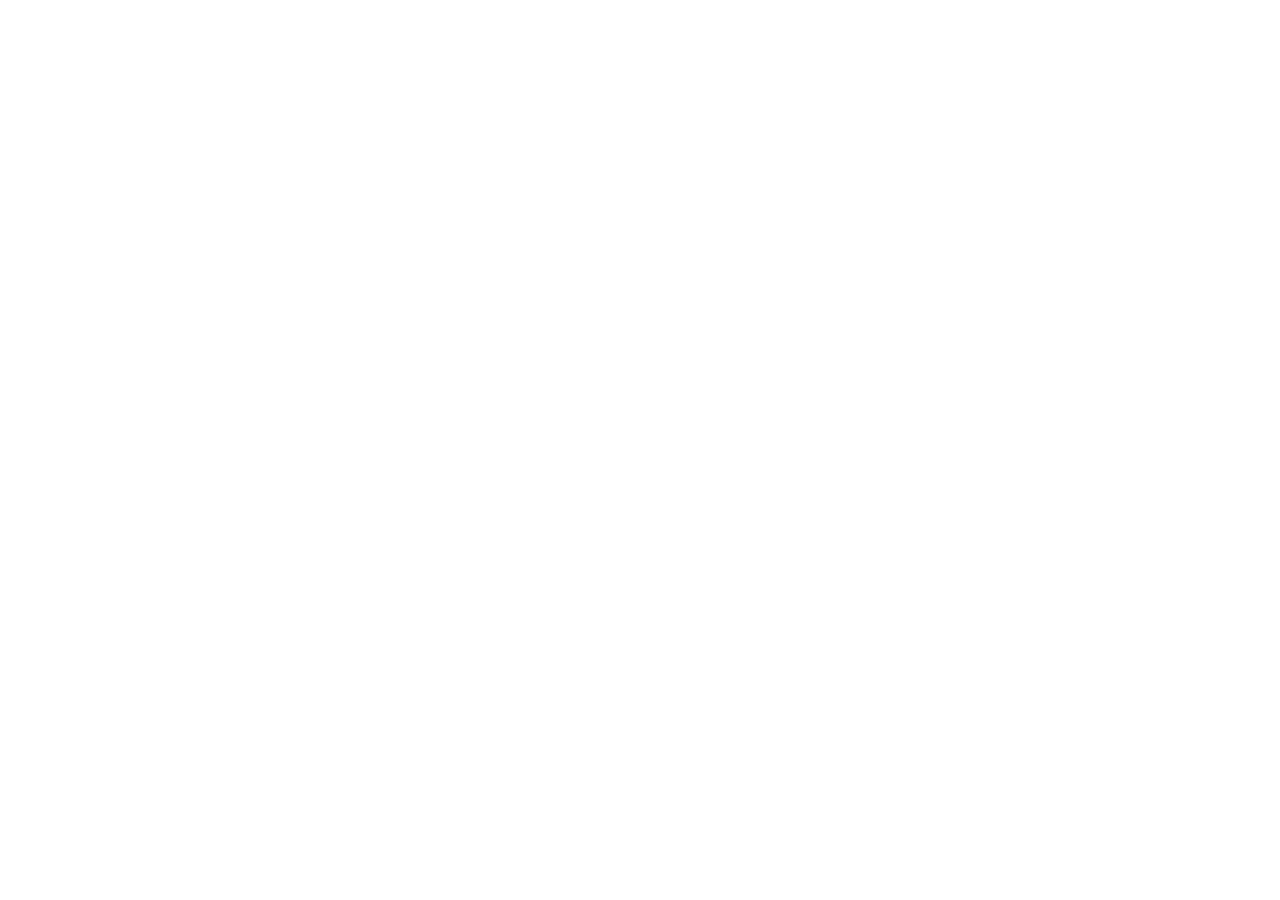
==== PWA/index.html @ 955146a6 "pwa: add index.html" ====
<!doctype html>
<html lang="ko">
<head>
  <meta charset="utf-8">
  <meta name="viewport" content="width=device-width,initial-scale=1,viewport-fit=cover">
  <meta name="theme-color" content="#1d9bf0">
  <meta name="apple-mobile-web-app-capable" content="yes">
  <meta name="apple-mobile-web-app-status-bar-style" content="default">
  <meta name="apple-mobile-web-app-title" content="렌톤">
  <link rel="manifest" href="./manifest.webmanifest">
  <link rel="apple-touch-icon" href="./icon-1024.png">
  <link rel="stylesheet" href="./styles.css">
  <title>렌톤</title>
</head>
<body>
  <div id="app"></div>
  <script type="module" src="./app.js"></script>
</body>
</html>
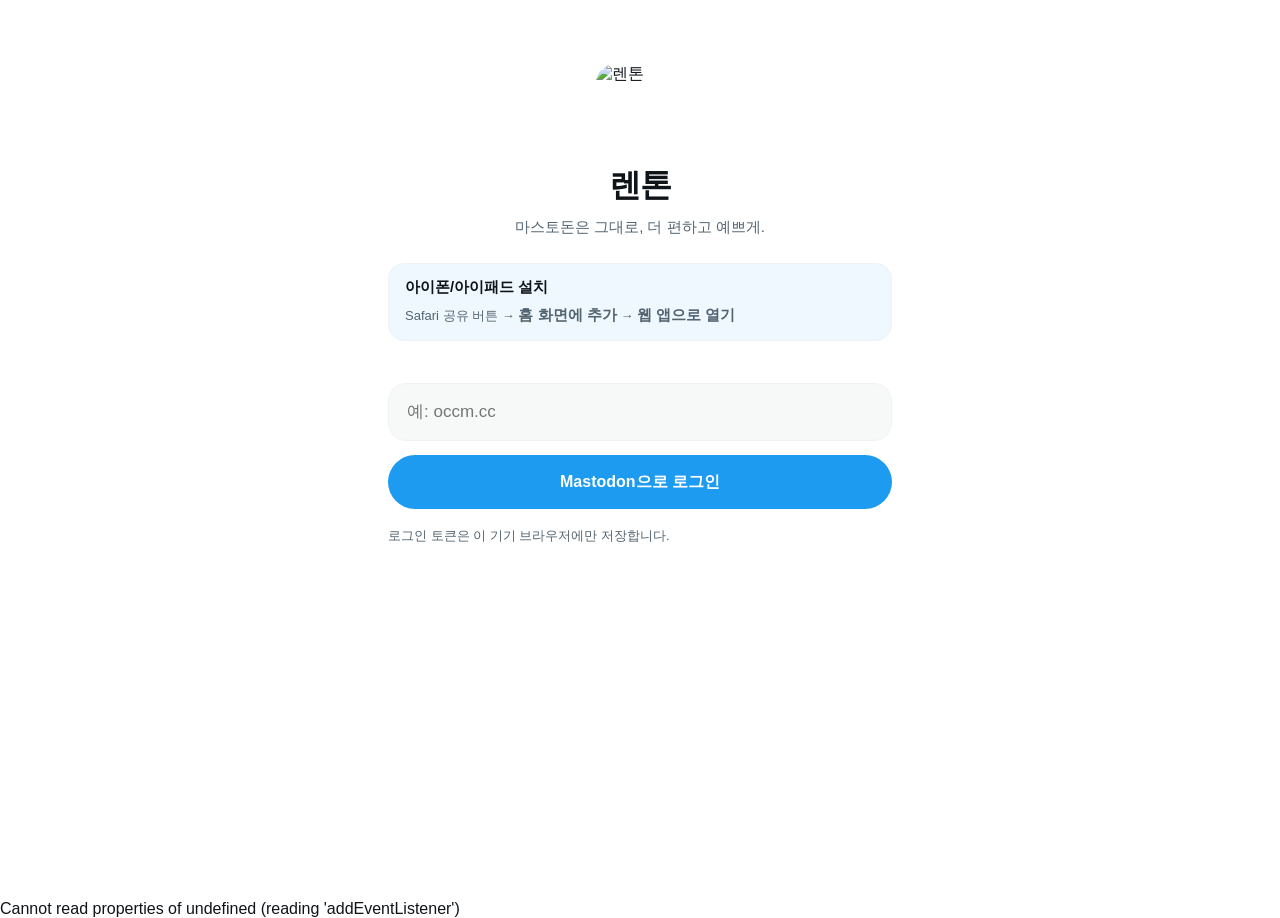
==== commit 739776b8: "pwa: point iOS home icon at official Android artwork" ====
--- a/PWA/index.html
+++ b/PWA/index.html
@@ -8,8 +8,8 @@
   <meta name="apple-mobile-web-app-status-bar-style" content="default">
   <meta name="apple-mobile-web-app-title" content="렌톤">
   <link rel="manifest" href="./manifest.webmanifest">
-  <link rel="apple-touch-icon" href="./icon-1024.png">
-  <link rel="stylesheet" href="./styles.css">
+  <link rel="apple-touch-icon" sizes="192x192" href="./icon-192.png?v=android-official-v0188">
+  <link rel="stylesheet" href="./styles.css?v=android-v02517-exact">
   <title>렌톤</title>
 </head>
 <body>
--- a/PWA/styles.css
+++ b/PWA/styles.css
@@ -0,0 +1,750 @@
+:root{
+  --accent:#1d9bf0;
+  --pink:#f91880;
+  --green:#00ba7c;
+  --bg:#ffffff;
+  --surface:#f7f9f9;
+  --fg:#0f1419;
+  --sub:#536471;
+  --line:#eff3f4;
+  --thread:#cfd9de;
+  color-scheme:light dark;
+  font-family:-apple-system,BlinkMacSystemFont,"Apple SD Gothic Neo","Noto Sans KR","Segoe UI",sans-serif;
+  -webkit-tap-highlight-color:transparent;
+}
+*{box-sizing:border-box}
+html,body,#app{margin:0;width:100%;min-height:100%;background:var(--bg);color:var(--fg)}
+html,body{overscroll-behavior-y:none}
+body{font-size:16px}
+button,input,textarea,select{font:inherit}
+button{cursor:pointer}
+button,input,textarea,select{outline:none}
+img{display:block}
+.app{
+  min-height:100dvh;
+  background:var(--bg);
+  padding-top:env(safe-area-inset-top);
+  padding-bottom:calc(64px + env(safe-area-inset-bottom));
+}
+.main{
+  width:100%;
+  max-width:680px;
+  margin:0 auto;
+  background:var(--bg);
+  min-height:calc(100dvh - 126px);
+}
+.topbar{
+  position:sticky;
+  top:env(safe-area-inset-top);
+  z-index:30;
+  height:62px;
+  display:flex;
+  align-items:center;
+  gap:0;
+  padding:0 8px 0 16px;
+  background:color-mix(in srgb,var(--bg) 94%,transparent);
+  backdrop-filter:blur(18px) saturate(150%);
+  border-bottom:1px solid var(--line);
+}
+.topbar-avatar{
+  width:40px;
+  height:40px;
+  border-radius:50%;
+  border:0;
+  padding:0;
+  overflow:hidden;
+  background:var(--line);
+  flex:0 0 40px;
+}
+.topbar-avatar img{width:100%;height:100%;object-fit:cover}
+.topbar-avatar .fallback{display:grid;place-items:center;width:100%;height:100%;font-size:18px;color:var(--sub)}
+.topbar h1{
+  margin:0;
+  padding-left:14px;
+  font-size:20px;
+  line-height:1;
+  font-weight:800;
+  letter-spacing:-.3px;
+  flex:1;
+  overflow:hidden;
+  text-overflow:ellipsis;
+  white-space:nowrap;
+}
+.top-icon{
+  width:46px;
+  height:46px;
+  border:0;
+  background:none;
+  color:var(--fg);
+  padding:0;
+  display:grid;
+  place-items:center;
+  font-size:27px;
+  line-height:1;
+}
+.top-icon.search{font-size:30px}
+.bottom{
+  position:fixed;
+  left:0;right:0;bottom:0;
+  z-index:40;
+  height:calc(64px + env(safe-area-inset-bottom));
+  display:grid;
+  grid-template-columns:repeat(4,1fr);
+  padding:0 0 env(safe-area-inset-bottom);
+  background:color-mix(in srgb,var(--bg) 96%,transparent);
+  backdrop-filter:blur(18px) saturate(150%);
+  border-top:1px solid var(--line);
+}
+.bottom button{
+  min-width:0;
+  height:64px;
+  border:0;
+  background:none;
+  color:var(--fg);
+  display:grid;
+  place-items:center;
+  font-size:27px;
+  line-height:1;
+  padding:0;
+}
+.bottom button:first-child{font-size:31px}
+.bottom button.active{color:var(--accent)}
+.nav-svg{width:27px;height:27px;display:block}
+.bottom button:first-child .nav-svg{width:31px;height:31px}
+.fab{
+  position:fixed;
+  right:18px;
+  bottom:calc(82px + env(safe-area-inset-bottom));
+  z-index:35;
+  width:58px;height:58px;
+  border-radius:18px;
+  border:0;
+  background:var(--accent);
+  color:#fff;
+  font-size:25px;
+  font-weight:800;
+  box-shadow:0 8px 22px rgba(0,0,0,.18);
+}
+.login{
+  min-height:100dvh;
+  width:100%;
+  max-width:560px;
+  margin:0 auto;
+  display:flex;
+  flex-direction:column;
+  align-items:center;
+  padding:calc(64px + env(safe-area-inset-top)) 28px calc(28px + env(safe-area-inset-bottom));
+  background:var(--bg);
+}
+.logo{
+  width:88px;height:88px;
+  object-fit:cover;
+  border-radius:22%;
+  margin-bottom:14px;
+}
+.login h1{
+  margin:0;
+  font-size:32px;
+  line-height:1.2;
+  font-weight:800;
+  letter-spacing:-.6px;
+}
+.login .tagline{
+  margin:14px 0 0;
+  color:var(--sub);
+  font-size:15px;
+  text-align:center;
+}
+.login-form{width:100%;margin-top:30px}
+.field{
+  width:100%;
+  height:58px;
+  padding:0 18px;
+  border-radius:18px;
+  border:1px solid var(--line);
+  background:var(--surface);
+  color:var(--fg);
+  font-size:17px;
+}
+.primary,.pill,.danger,.outline-btn{
+  border:0;
+  border-radius:999px;
+  padding:10px 16px;
+  font-weight:750;
+}
+.primary{background:var(--accent);color:#fff}
+.outline-btn{background:var(--bg);border:1px solid var(--line);color:var(--fg)}
+.danger{background:#fee2e2;color:#b91c1c}
+.login .primary{
+  width:100%;
+  height:54px;
+  margin-top:14px;
+  font-size:16px;
+}
+.login-note{width:100%;margin-top:18px;color:var(--sub);font-size:13px}
+.install-card,.notice,.card{
+  margin:12px 16px;
+  padding:14px 16px;
+  border-radius:16px;
+  border:1px solid var(--line);
+  background:var(--surface);
+}
+.install-card{margin-top:26px;width:100%;background:color-mix(in srgb,var(--accent) 7%,var(--bg))}
+.install-card b{font-size:15px}.install-card p{margin:7px 0 0;color:var(--sub);font-size:13px;line-height:1.45}
+.home-tabs,.notify-tabs{
+  display:grid;
+  grid-template-columns:1fr 1fr;
+  height:52px;
+  border-bottom:1px solid var(--line);
+  background:var(--bg);
+}
+.home-tabs button,.notify-tabs button{
+  position:relative;
+  border:0;
+  background:none;
+  color:var(--sub);
+  font-size:15px;
+  font-weight:500;
+}
+.home-tabs button.active,.notify-tabs button.active{color:var(--fg);font-weight:800}
+.home-tabs button.active::after,.notify-tabs button.active::after{
+  content:"";
+  position:absolute;
+  left:50%;bottom:0;
+  width:56px;height:4px;
+  transform:translateX(-50%);
+  border-radius:999px;
+  background:var(--accent);
+}
+.chips{
+  display:flex;
+  gap:8px;
+  overflow:auto;
+  padding:8px 14px;
+  border-bottom:1px solid var(--line);
+  scrollbar-width:none;
+}
+.chips::-webkit-scrollbar{display:none}
+.chip{
+  flex:0 0 auto;
+  white-space:nowrap;
+  border:1px solid var(--line);
+  background:var(--bg);
+  color:var(--fg);
+  border-radius:999px;
+  padding:7px 13px;
+  font-size:13px;
+  font-weight:650;
+}
+.chip.active{background:var(--accent);border-color:var(--accent);color:#fff}
+.status{
+  padding:10px 14px 8px 16px;
+  border-bottom:1px solid var(--line);
+  background:var(--bg);
+}
+.boosted{
+  padding:0 0 6px 56px;
+  color:var(--sub);
+  font-size:12px;
+}
+.status-head{display:flex;align-items:flex-start;gap:12px}
+.avatar{
+  width:46px;height:46px;
+  border-radius:50%;
+  object-fit:cover;
+  background:var(--line);
+  flex:0 0 auto;
+}
+.status-main{min-width:0;flex:1}
+.author-line{
+  height:28px;
+  display:flex;
+  align-items:center;
+  min-width:0;
+  white-space:nowrap;
+}
+.name{
+  font-size:15px;
+  font-weight:800;
+  max-width:48%;
+  overflow:hidden;
+  text-overflow:ellipsis;
+}
+.acctline{
+  color:var(--sub);
+  font-size:15px;
+  overflow:hidden;
+  text-overflow:ellipsis;
+}
+.content{
+  padding:2px 0 6px;
+  color:var(--fg);
+  font-size:16px;
+  line-height:1.45;
+  white-space:pre-wrap;
+  overflow-wrap:anywhere;
+}
+.cw{
+  margin:3px 0 7px;
+  padding:8px 10px;
+  border-radius:10px;
+  background:var(--surface);
+  font-size:14px;
+  font-weight:750;
+}
+.cw .pill{margin-left:6px;padding:5px 9px;background:var(--bg);border:1px solid var(--line);color:var(--fg);font-size:12px}
+.media{
+  width:100%;
+  max-height:320px;
+  object-fit:cover;
+  border-radius:18px;
+  background:var(--surface);
+  margin:8px 0 6px;
+  border:1px solid var(--line);
+}
+.actions{
+  height:48px;
+  display:grid;
+  grid-template-columns:repeat(4,1fr);
+  align-items:center;
+}
+.actions button{
+  height:44px;
+  display:flex;
+  align-items:center;
+  gap:5px;
+  border:0;
+  background:none;
+  color:var(--sub);
+  padding:0;
+  font-size:18px;
+}
+.actions .count{font-size:12px}
+.actions .fav.on{color:var(--pink)}
+.actions .boost.on{color:var(--green)}
+.actions .bookmark.on{color:var(--accent)}
+.row{
+  display:flex;
+  align-items:flex-start;
+  gap:12px;
+  width:100%;
+  padding:12px 14px 12px 16px;
+  border:0;
+  border-bottom:1px solid var(--line);
+  background:var(--bg);
+  color:var(--fg);
+  text-align:left;
+}
+.row .grow{flex:1;min-width:0}
+.row-title{display:flex;align-items:center;gap:8px}
+.row-title b{font-size:16px}
+.muted{color:var(--sub);font-size:13px}
+.badge{width:9px;height:9px;border-radius:50%;background:var(--accent);margin-top:8px;flex:0 0 9px}
+.notification-mark{
+  width:44px;
+  flex:0 0 44px;
+  text-align:center;
+  font-size:25px;
+  line-height:36px;
+  color:var(--accent);
+}
+.notification-mark.favourite{color:var(--pink)}
+.notification-mark.reblog{color:var(--green)}
+.search-box{
+  display:flex;
+  gap:8px;
+  padding:10px 14px 8px;
+}
+.search-box .field{
+  height:48px;
+  border:0;
+  border-radius:24px;
+}
+.search-box .primary{
+  width:72px;
+  height:44px;
+  padding:0;
+  align-self:center;
+}
+.section-title{
+  padding:16px 16px 8px;
+  font-size:17px;
+  font-weight:800;
+}
+.profile-hero{position:relative;height:226px;background:var(--bg)}
+.profile-header{
+  width:100%;
+  height:170px;
+  object-fit:cover;
+  background:var(--surface);
+}
+.profile-avatar{
+  position:absolute;
+  left:18px;top:126px;
+  width:92px;height:92px;
+  border-radius:50%;
+  object-fit:cover;
+  background:var(--line);
+  border:4px solid var(--bg);
+}
+.profile-info{padding:0 18px 12px}
+.profile-name-row{min-height:60px;display:flex;align-items:center;gap:12px}
+.profile-names{flex:1;min-width:0}
+.profile-names h2{margin:0;font-size:22px;line-height:32px}
+.profile-handle{color:var(--sub);font-size:15px}
+.profile-bio{padding:8px 0 10px;line-height:1.45;font-size:15px}
+.profile-counts{padding:5px 0 12px;color:var(--sub);font-size:14px}
+.note-card{
+  margin:0 18px 12px;
+  padding:13px;
+  border-radius:13px;
+  background:var(--accent);
+  color:#fff;
+}
+.note-card .label{font-size:12px;font-weight:800;margin-bottom:5px}
+.center{padding:40px 18px;text-align:center;color:var(--sub);font-size:14px}
+.settings{padding-bottom:20px}
+.settings .section{margin:0}
+.settings h3{
+  margin:0;
+  padding:20px 18px 8px;
+  font-size:13px;
+  color:var(--sub);
+  font-weight:700;
+}
+.setting-row{
+  padding:14px 18px 12px;
+  border-bottom:1px solid var(--line);
+}
+.setting-row b{display:block;font-size:17px;margin-bottom:4px}
+.setting-row span{color:var(--sub);font-size:14px}
+.kv{
+  display:flex;
+  justify-content:space-between;
+  gap:12px;
+  padding:12px 18px;
+  border-bottom:1px solid var(--line);
+}
+.ok{color:#059669}.bad{color:#dc2626}
+.modal{
+  position:fixed;
+  inset:0;
+  z-index:70;
+  background:var(--bg);
+  padding-top:env(safe-area-inset-top);
+}
+.sheet{
+  width:100%;
+  max-width:680px;
+  height:100%;
+  margin:0 auto;
+  overflow:auto;
+  background:var(--bg);
+  padding-bottom:env(safe-area-inset-bottom);
+}
+.sheet-head{
+  height:60px;
+  display:flex;
+  align-items:center;
+  gap:0;
+  padding:0 12px 0 8px;
+  border-bottom:1px solid var(--line);
+  background:var(--bg);
+  position:sticky;
+  top:0;
+  z-index:2;
+}
+.sheet-head h2{margin:0;flex:1;font-size:18px;font-weight:800}
+.sheet-head .iconbtn{
+  width:50px;height:50px;
+  border:0;background:none;color:var(--fg);font-size:30px;padding:0;text-align:left;
+}
+.sheet-head .primary{width:76px;height:42px;padding:0}
+.compose-context{border-bottom:1px solid var(--line)}
+.compose-input{
+  display:flex;
+  align-items:flex-start;
+  gap:12px;
+  padding:12px 18px 0;
+}
+.compose-input .avatar{width:44px;height:44px}
+.compose-input textarea{
+  flex:1;
+  min-height:210px;
+  border:0;
+  resize:none;
+  background:transparent;
+  color:var(--fg);
+  font-size:20px;
+  line-height:1.4;
+  padding:0;
+}
+.compose-tools{
+  min-height:58px;
+  display:flex;
+  align-items:center;
+  gap:20px;
+  padding:0 12px 0 76px;
+  color:var(--accent);
+  font-weight:800;
+  font-size:22px;
+  border-top:1px solid var(--line);
+}
+.part{
+  margin:10px 16px;
+  padding:12px 0;
+  border-bottom:1px solid var(--line);
+}
+.part-head{display:flex;align-items:center;margin-bottom:8px}
+.part-head b{flex:1}
+.part textarea{
+  width:100%;
+  min-height:140px;
+  border:0;
+  background:transparent;
+  color:var(--fg);
+  resize:none;
+  font-size:19px;
+}
+.part input[type="text"]{
+  width:100%;
+  height:42px;
+  border:0;
+  border-bottom:1px solid var(--line);
+  background:transparent;
+  color:var(--fg);
+  margin-bottom:8px;
+}
+.recips{display:flex;gap:7px;overflow:auto;padding:8px 16px;border-bottom:1px solid var(--line)}
+.recips button{white-space:nowrap;border:1px solid var(--line);border-radius:999px;padding:6px 9px;background:var(--bg);color:var(--fg)}
+.recips button.off{text-decoration:line-through;opacity:.45}
+.drawer-shade{
+  position:fixed;inset:0;z-index:80;background:rgba(0,0,0,.38);
+}
+.drawer{
+  width:min(88vw,420px);
+  height:100%;
+  padding:calc(24px + env(safe-area-inset-top)) 24px calc(20px + env(safe-area-inset-bottom));
+  background:var(--bg);
+  overflow:auto;
+}
+.drawer-avatar{width:64px;height:64px;border-radius:50%;object-fit:cover;background:var(--line)}
+.drawer-name{font-size:23px;font-weight:800;margin-top:10px}
+.drawer-handle{color:var(--sub);font-size:15px;margin-top:4px}
+.drawer-counts{font-size:14px;margin:18px 0;color:var(--fg)}
+.drawer-divider{height:1px;background:var(--line);margin:4px -24px 8px}
+.drawer-row{
+  display:flex;align-items:center;gap:12px;
+  height:58px;
+  border:0;background:none;color:var(--fg);
+  width:100%;padding:0;text-align:left;
+  font-size:19px;font-weight:800;
+}
+.drawer-row .glyph{width:40px;text-align:center;font-size:25px}
+:root[data-theme="dark"]{
+  --bg:#000000;--surface:#16181c;--fg:#e7e9ea;--sub:#71767b;--line:#2f3336;--thread:#536471;
+}
+:root[data-theme="light"]{
+  --bg:#ffffff;--surface:#f7f9f9;--fg:#0f1419;--sub:#536471;--line:#eff3f4;--thread:#cfd9de;
+}
+@media (prefers-color-scheme:dark){
+  :root:not([data-theme="light"]){
+    --bg:#000000;--surface:#16181c;--fg:#e7e9ea;--sub:#71767b;--line:#2f3336;--thread:#536471;
+  }
+}
+
+
+/* Android v0.25.17 parity overrides */
+:root{
+  --nav-line:color-mix(in srgb,var(--accent) 21%,var(--bg));
+}
+:root[data-theme="dark"]{--nav-line:color-mix(in srgb,var(--accent) 32%,var(--bg))}
+@media (prefers-color-scheme:dark){
+  :root:not([data-theme="light"]){--nav-line:color-mix(in srgb,var(--accent) 32%,var(--bg))}
+}
+.app{padding-bottom:calc(64px + env(safe-area-inset-bottom))}
+.main,.sheet{width:100%;max-width:none;margin:0;background:var(--bg)}
+.topbar{
+  height:62px;
+  padding:0 8px 0 16px;
+  background:var(--bg);
+  backdrop-filter:none;
+  -webkit-backdrop-filter:none;
+  border-bottom:1px solid var(--line);
+}
+.topbar h1{padding-left:14px;font-size:20px;font-weight:700;letter-spacing:0}
+.topbar-avatar{width:40px;height:40px;flex-basis:40px}
+.top-icon{width:44px;height:62px;font-size:27px}
+.top-icon.search{width:48px;font-size:30px}
+.bottom{
+  height:calc(64px + env(safe-area-inset-bottom));
+  padding-bottom:env(safe-area-inset-bottom);
+  background:var(--bg);
+  backdrop-filter:none;
+  -webkit-backdrop-filter:none;
+  border-top:1px solid var(--nav-line);
+}
+.bottom button{height:64px}
+.home-tabs{height:52px}
+.notify-tabs{height:50px}
+.home-tabs button,.notify-tabs button{font-size:15px;font-weight:400}
+.home-tabs button.active,.notify-tabs button.active{font-weight:700}
+.home-tabs button.active::after,.notify-tabs button.active::after{display:none}
+.chips{
+  min-height:50px;
+  gap:7px;
+  padding:5px 10px 6px;
+  align-items:center;
+  background:var(--bg);
+}
+.chip{
+  height:38px;
+  padding:0 14px;
+  border-radius:20px;
+  font-size:14px;
+  font-weight:700;
+  background:var(--surface);
+}
+.status{padding:10px 14px 8px 16px}
+.boosted{min-height:26px;padding:0 0 6px 56px;font-size:12px}
+.status-head{gap:12px}
+.avatar{width:46px;height:46px}
+.author-line{height:28px}
+.name,.acctline{font-size:15px}
+.name{font-weight:700}
+.content{padding:2px 0 6px;font-size:16px;line-height:1.5}
+.media{height:260px;max-height:260px;border-radius:18px;margin:8px 0 6px}
+.actions{height:48px}
+.actions button{height:46px;font-size:22px;gap:0}
+.actions .count{font-size:12px;margin-left:2px}
+.search-box{padding:10px 14px 8px}
+.search-box .field{height:48px;padding:0 12px 0 18px;border-radius:24px;background:var(--surface)}
+.search-box .primary{width:72px;height:44px}
+.row{gap:12px;padding:12px 14px 12px 16px}
+.notification-mark{width:44px;flex-basis:44px;font-size:25px;line-height:46px}
+.profile-hero{height:226px}
+.profile-header{height:170px}
+.profile-avatar{left:18px;top:126px;width:92px;height:92px}
+.profile-info{padding:0 18px 12px}
+.profile-name-row{min-height:60px}
+.profile-names h2{font-size:22px;line-height:32px}
+.profile-handle{font-size:15px;line-height:26px}
+.profile-bio{padding:8px 0 10px;font-size:15px;line-height:1.5}
+.profile-counts{padding:5px 0 12px;font-size:14px}
+.profile-more{
+  width:44px;height:44px;border:0;background:none;color:var(--fg);
+  padding:0;font-size:27px;display:grid;place-items:center;
+}
+.private-note-card{
+  margin:8px 0 6px;
+  padding:10px 12px;
+  border-radius:12px;
+  background:var(--accent);
+  cursor:pointer;
+}
+.private-note-card .label{height:24px;font-size:12px;font-weight:700}
+.private-note-card .note{font-size:14px;line-height:1.45;white-space:pre-wrap}
+.drawer-shade{background:rgba(0,0,0,.373)}
+.drawer{
+  width:88vw;
+  max-width:none;
+  padding:calc(24px + env(safe-area-inset-top)) 24px calc(20px + env(safe-area-inset-bottom));
+}
+.drawer-name{font-size:23px;font-weight:700;margin-top:10px}
+.drawer-handle{font-size:15px;margin-top:0;line-height:28px}
+.drawer-counts{font-size:14px;margin:0;height:42px;display:flex;align-items:center}
+.drawer-divider{margin:0 -24px}
+.drawer-row{height:58px;gap:0;font-size:19px;font-weight:700}
+.drawer-row .glyph{width:52px;font-size:25px}
+.sheet-head{
+  height:60px;
+  padding:0 12px 0 8px;
+  background:var(--bg);
+}
+.sheet-head h2{font-size:18px;font-weight:700}
+.sheet-head .iconbtn{width:50px;height:60px;font-size:32px;text-align:center}
+.sheet-head .primary{width:76px;height:42px}
+.recips{padding:6px 18px 8px 82px;gap:7px}
+.part{
+  margin:0;
+  padding:12px 18px 0;
+  border-bottom:0;
+}
+.part-head{margin:0 0 8px 56px;min-height:28px}
+.part-head b{font-size:14px}
+.part-body{display:flex;align-items:flex-start;gap:12px}
+.part-body .avatar{width:44px;height:44px;flex:0 0 44px}
+.part-fields{flex:1;min-width:0}
+.part textarea{
+  min-height:210px;
+  padding:0;
+  font-size:20px;
+  line-height:1.4;
+}
+.part input[type="text"]{
+  height:42px;
+  margin-bottom:8px;
+  padding:0 10px;
+  border:0;
+  border-radius:10px;
+  background:var(--surface);
+}
+.compose-tools{
+  position:sticky;
+  bottom:0;
+  min-height:58px;
+  padding:0 12px 0 76px;
+  gap:0;
+  border-top:1px solid var(--line);
+  background:var(--bg);
+}
+.compose-tools button{
+  width:52px;height:54px;border:0;background:none;color:var(--accent);
+  font-weight:700;font-size:22px;padding:0;
+}
+.compose-tools button.gif{font-size:13px}
+.compose-tools .part-add{width:auto;padding:0 10px;font-size:14px;margin-left:auto}
+.compose-cw-toggle{font-size:13px!important}
+.android-popup-shade{
+  position:fixed;inset:0;z-index:95;background:transparent;
+}
+.android-popup{
+  position:absolute;right:10px;top:calc(54px + env(safe-area-inset-top));
+  min-width:210px;padding:6px 0;background:var(--bg);
+  border:1px solid var(--line);border-radius:4px;
+  box-shadow:0 3px 10px rgba(0,0,0,.18);
+}
+.android-popup button{
+  display:block;width:100%;height:48px;padding:0 18px;border:0;
+  background:var(--bg);color:var(--fg);text-align:left;font-size:15px;
+}
+.android-dialog-shade{
+  position:fixed;inset:0;z-index:100;background:rgba(0,0,0,.38);
+  display:grid;place-items:center;padding:24px;
+}
+.android-dialog{
+  width:min(92vw,420px);background:var(--bg);color:var(--fg);
+  border-radius:12px;padding:20px 20px 12px;
+}
+.android-dialog h3{margin:0 0 12px;font-size:20px}
+.android-dialog p{margin:0 0 14px;font-size:14px;color:var(--sub);line-height:1.45}
+.android-dialog textarea{
+  width:100%;min-height:100px;padding:12px 14px;resize:vertical;
+  border:1px solid var(--line);border-radius:12px;background:var(--surface);color:var(--fg);
+}
+.android-dialog .choices{max-height:45vh;overflow:auto}
+.android-dialog label{display:flex;align-items:center;gap:10px;min-height:44px;font-size:15px}
+.android-dialog-actions{display:flex;justify-content:flex-end;gap:6px;margin-top:12px}
+.android-dialog-actions button{
+  min-width:72px;height:40px;border:0;background:none;color:var(--accent);font-weight:700;
+}
+.standalone-top{
+  height:60px;display:flex;align-items:center;padding:0 12px 0 6px;
+  border-bottom:1px solid var(--line);background:var(--bg);
+}
+.standalone-top .back{
+  width:52px;height:60px;border:0;background:none;color:var(--fg);font-size:40px;padding:0;
+}
+.standalone-top h1{margin:0;flex:1;font-size:20px;font-weight:700}
+.standalone-page{min-height:100dvh;padding-top:env(safe-area-inset-top);background:var(--bg)}
+.standalone-page .main{padding-bottom:env(safe-area-inset-bottom)}
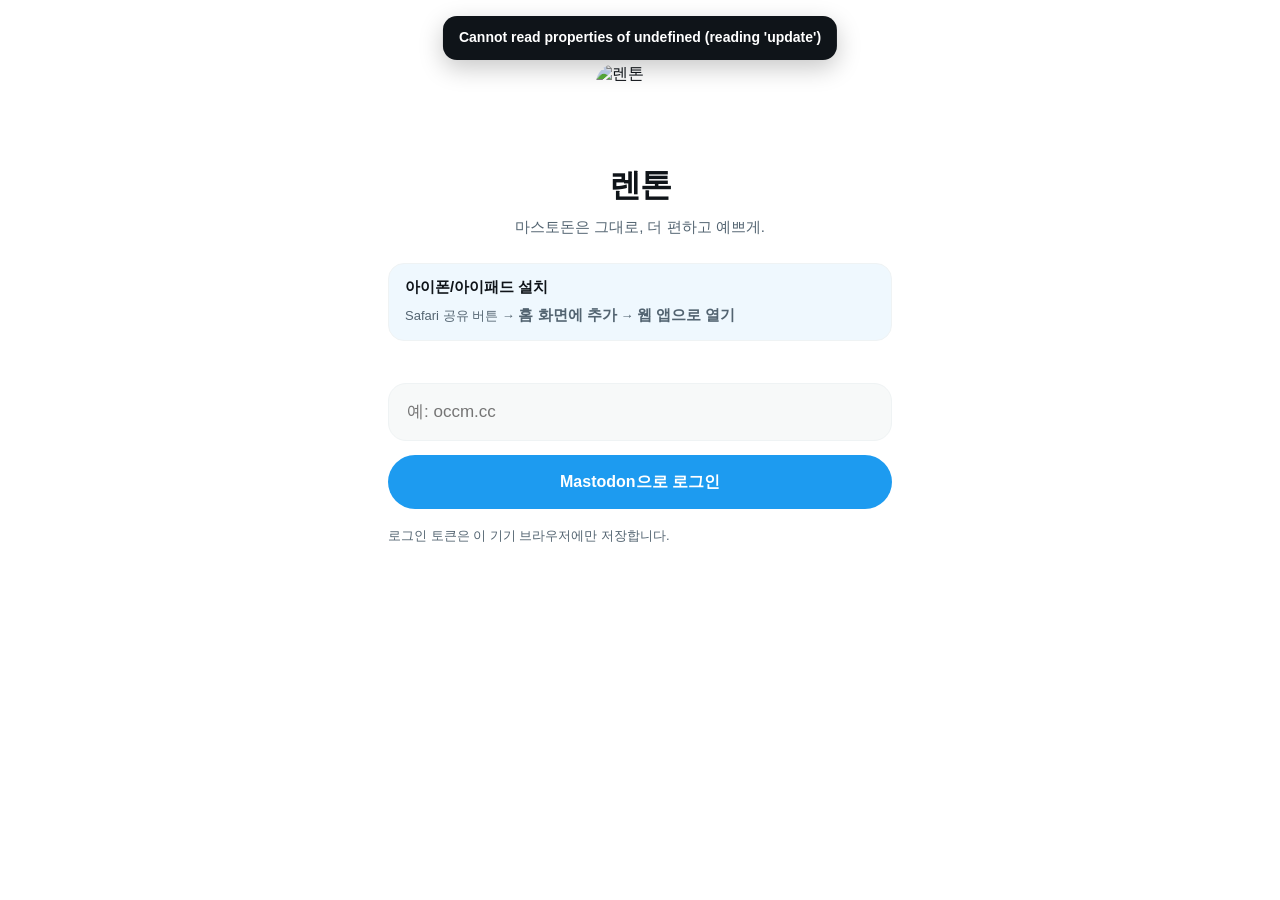
==== commit 6e5c1791: "Bust iPhone PWA style cache for background theme" ====
--- a/PWA/index.html
+++ b/PWA/index.html
@@ -9,11 +9,12 @@
   <meta name="apple-mobile-web-app-title" content="렌톤">
   <link rel="manifest" href="./manifest.webmanifest">
   <link rel="apple-touch-icon" sizes="192x192" href="./icon-192.png?v=android-official-v0188">
-  <link rel="stylesheet" href="./styles.css?v=android-v02517-exact">
+  <link rel="stylesheet" href="./styles.css?v=background-theme-20260924">
   <title>렌톤</title>
 </head>
 <body>
   <div id="app"></div>
+  <script src="./generated/android-spec.js"></script>
   <script type="module" src="./app.js"></script>
 </body>
 </html>
--- a/PWA/styles.css
+++ b/PWA/styles.css
@@ -1,4 +1,8 @@
 :root{
+  --android-topbar:62px;
+  --android-bottom:64px;
+  --android-avatar:46px;
+  --android-body:16px;
   --accent:#1d9bf0;
   --pink:#f91880;
   --green:#00ba7c;
@@ -23,8 +27,8 @@
 .app{
   min-height:100dvh;
   background:var(--bg);
-  padding-top:env(safe-area-inset-top);
-  padding-bottom:calc(64px + env(safe-area-inset-bottom));
+  padding-top:calc(env(safe-area-inset-top) + var(--android-topbar));
+  padding-bottom:calc(var(--android-bottom) + env(safe-area-inset-bottom));
 }
 .main{
   width:100%;
@@ -34,10 +38,12 @@
   min-height:calc(100dvh - 126px);
 }
 .topbar{
-  position:sticky;
+  position:fixed;
   top:env(safe-area-inset-top);
+  left:0;
+  right:0;
   z-index:30;
-  height:62px;
+  height:var(--android-topbar);
   display:flex;
   align-items:center;
   gap:0;
@@ -61,7 +67,7 @@
 .topbar h1{
   margin:0;
   padding-left:14px;
-  font-size:20px;
+  font-size:var(--android-drawer-text);
   line-height:1;
   font-weight:800;
   letter-spacing:-.3px;
@@ -87,9 +93,9 @@
   position:fixed;
   left:0;right:0;bottom:0;
   z-index:40;
-  height:calc(64px + env(safe-area-inset-bottom));
+  height:calc(var(--android-bottom) + env(safe-area-inset-bottom));
   display:grid;
-  grid-template-columns:repeat(4,1fr);
+  grid-template-columns:repeat(var(--nav-count,4),minmax(0,1fr));
   padding:0 0 env(safe-area-inset-bottom);
   background:color-mix(in srgb,var(--bg) 96%,transparent);
   backdrop-filter:blur(18px) saturate(150%);
@@ -97,7 +103,7 @@
 }
 .bottom button{
   min-width:0;
-  height:64px;
+  height:var(--android-bottom);
   border:0;
   background:none;
   color:var(--fg);
@@ -125,6 +131,25 @@
   font-weight:800;
   box-shadow:0 8px 22px rgba(0,0,0,.18);
 }
+.toast{
+  position:fixed;
+  left:50%;
+  top:calc(env(safe-area-inset-top) + 16px);
+  transform:translateX(-50%);
+  z-index:1000;
+  width:max-content;
+  max-width:min(92vw,520px);
+  padding:12px 16px;
+  border-radius:14px;
+  background:var(--fg);
+  color:var(--bg);
+  box-shadow:0 8px 24px rgba(0,0,0,.22);
+  font-size:14px;
+  font-weight:700;
+  line-height:1.4;
+  text-align:center;
+  pointer-events:none;
+}
 .login{
   min-height:100dvh;
   width:100%;
@@ -249,7 +274,7 @@
 }
 .status-head{display:flex;align-items:flex-start;gap:12px}
 .avatar{
-  width:46px;height:46px;
+  width:var(--android-avatar);height:var(--android-avatar);
   border-radius:50%;
   object-fit:cover;
   background:var(--line);
@@ -270,6 +295,17 @@
   overflow:hidden;
   text-overflow:ellipsis;
 }
+.author-name-button{
+  border:0;
+  background:none;
+  color:var(--fg);
+  padding:0;
+  margin:0;
+  text-align:left;
+  line-height:inherit;
+  white-space:nowrap;
+  flex:0 1 auto;
+}
 .acctline{
   color:var(--sub);
   font-size:15px;
@@ -279,7 +315,7 @@
 .content{
   padding:2px 0 6px;
   color:var(--fg);
-  font-size:16px;
+  font-size:var(--android-body);
   line-height:1.45;
   white-space:pre-wrap;
   overflow-wrap:anywhere;
@@ -542,14 +578,14 @@
 }
 .drawer-row .glyph{width:40px;text-align:center;font-size:25px}
 :root[data-theme="dark"]{
-  --bg:#000000;--surface:#16181c;--fg:#e7e9ea;--sub:#71767b;--line:#2f3336;--thread:#536471;
+  --bg:#151a1e;--surface:#1d2429;--fg:#e1e6e9;--sub:#9da8ae;--line:#30383d;--thread:#536471;
 }
 :root[data-theme="light"]{
   --bg:#ffffff;--surface:#f7f9f9;--fg:#0f1419;--sub:#536471;--line:#eff3f4;--thread:#cfd9de;
 }
 @media (prefers-color-scheme:dark){
   :root:not([data-theme="light"]){
-    --bg:#000000;--surface:#16181c;--fg:#e7e9ea;--sub:#71767b;--line:#2f3336;--thread:#536471;
+    --bg:#151a1e;--surface:#1d2429;--fg:#e1e6e9;--sub:#9da8ae;--line:#30383d;--thread:#536471;
   }
 }
 
@@ -562,10 +598,10 @@
 @media (prefers-color-scheme:dark){
   :root:not([data-theme="light"]){--nav-line:color-mix(in srgb,var(--accent) 32%,var(--bg))}
 }
-.app{padding-bottom:calc(64px + env(safe-area-inset-bottom))}
+.app{padding-bottom:calc(var(--android-bottom) + env(safe-area-inset-bottom))}
 .main,.sheet{width:100%;max-width:none;margin:0;background:var(--bg)}
 .topbar{
-  height:62px;
+  height:var(--android-topbar);
   padding:0 8px 0 16px;
   background:var(--bg);
   backdrop-filter:none;
@@ -573,23 +609,37 @@
   border-bottom:1px solid var(--line);
 }
 .topbar h1{padding-left:14px;font-size:20px;font-weight:700;letter-spacing:0}
-.topbar-avatar{width:40px;height:40px;flex-basis:40px}
-.top-icon{width:44px;height:62px;font-size:27px}
-.top-icon.search{width:48px;font-size:30px}
+.topbar-avatar{width:var(--android-topbar-avatar);height:var(--android-topbar-avatar);flex-basis:var(--android-topbar-avatar)}
+.top-icon{width:var(--android-topbar-more);height:var(--android-topbar);font-size:27px}
+.top-icon.search{width:var(--android-topbar-search);font-size:30px}
 .bottom{
-  height:calc(64px + env(safe-area-inset-bottom));
+  height:calc(var(--android-bottom) + env(safe-area-inset-bottom));
   padding-bottom:env(safe-area-inset-bottom);
   background:var(--bg);
   backdrop-filter:none;
   -webkit-backdrop-filter:none;
   border-top:1px solid var(--nav-line);
 }
-.bottom button{height:64px}
+.bottom button{height:var(--android-bottom)}
 .home-tabs{height:52px}
 .notify-tabs{height:50px}
 .home-tabs button,.notify-tabs button{font-size:15px;font-weight:400}
 .home-tabs button.active,.notify-tabs button.active{font-weight:700}
-.home-tabs button.active::after,.notify-tabs button.active::after{display:none}
+.home-tabs button{position:relative}
+.home-tabs button::after{content:"";position:absolute;width:36px;height:3px;left:50%;bottom:0;transform:translateX(-50%) scaleX(0);border-radius:2px;background:var(--accent);transition:transform 170ms cubic-bezier(.2,.75,.25,1);transform-origin:center}
+.home-tabs button.active::after{transform:translateX(-50%) scaleX(1)}
+.notify-tabs button::after{
+  width:36px;
+  height:3px;
+  border-radius:2px;
+  transform:translateX(-50%) scaleX(0);
+  transition:transform 170ms cubic-bezier(.2,.75,.25,1);
+  transform-origin:center;
+}
+.notify-tabs button.active::after{
+  display:block;
+  transform:translateX(-50%) scaleX(1);
+}
 .chips{
   min-height:50px;
   gap:7px;
@@ -605,29 +655,29 @@
   font-weight:700;
   background:var(--surface);
 }
-.status{padding:10px 14px 8px 16px}
+.status{padding:var(--android-status-padding)}
 .boosted{min-height:26px;padding:0 0 6px 56px;font-size:12px}
 .status-head{gap:12px}
-.avatar{width:46px;height:46px}
-.author-line{height:28px}
+.avatar{width:var(--android-avatar);height:var(--android-avatar)}
+.author-line{height:var(--android-author-line)}
 .name,.acctline{font-size:15px}
 .name{font-weight:700}
-.content{padding:2px 0 6px;font-size:16px;line-height:1.5}
+.content{padding:2px 0 6px;font-size:var(--android-body);line-height:1.5}
 .media{height:260px;max-height:260px;border-radius:18px;margin:8px 0 6px}
-.actions{height:48px}
-.actions button{height:46px;font-size:22px;gap:0}
+.actions{height:var(--android-action-row)}
+.actions button{height:var(--android-action-item);font-size:var(--android-action-glyph);gap:0}
 .actions .count{font-size:12px;margin-left:2px}
 .search-box{padding:10px 14px 8px}
 .search-box .field{height:48px;padding:0 12px 0 18px;border-radius:24px;background:var(--surface)}
 .search-box .primary{width:72px;height:44px}
 .row{gap:12px;padding:12px 14px 12px 16px}
 .notification-mark{width:44px;flex-basis:44px;font-size:25px;line-height:46px}
-.profile-hero{height:226px}
-.profile-header{height:170px}
-.profile-avatar{left:18px;top:126px;width:92px;height:92px}
+.profile-hero{height:var(--android-profile-hero)}
+.profile-header{height:var(--android-profile-header)}
+.profile-avatar{left:var(--android-profile-avatar-left);top:var(--android-profile-avatar-top);width:var(--android-profile-avatar);height:var(--android-profile-avatar)}
 .profile-info{padding:0 18px 12px}
 .profile-name-row{min-height:60px}
-.profile-names h2{font-size:22px;line-height:32px}
+.profile-names h2{font-size:var(--android-profile-name);line-height:32px}
 .profile-handle{font-size:15px;line-height:26px}
 .profile-bio{padding:8px 0 10px;font-size:15px;line-height:1.5}
 .profile-counts{padding:5px 0 12px;font-size:14px}
@@ -714,6 +764,17 @@
   border:1px solid var(--line);border-radius:4px;
   box-shadow:0 3px 10px rgba(0,0,0,.18);
 }
+.status-popup .android-popup{
+  position:fixed;
+  right:auto;
+  top:auto;
+  left:auto;
+  width:min(230px,calc(100vw - 16px));
+  max-height:min(70dvh,420px);
+  overflow:auto;
+  border-radius:10px;
+  z-index:96;
+}
 .android-popup button{
   display:block;width:100%;height:48px;padding:0 18px;border:0;
   background:var(--bg);color:var(--fg);text-align:left;font-size:15px;
@@ -748,3 +809,4592 @@
 .standalone-top h1{margin:0;flex:1;font-size:20px;font-weight:700}
 .standalone-page{min-height:100dvh;padding-top:env(safe-area-inset-top);background:var(--bg)}
 .standalone-page .main{padding-bottom:env(safe-area-inset-bottom)}
+
+
+/* APK-driven Android renderer metrics */
+.android-glyph{
+  font-family:Roboto,"Noto Sans Symbols 2","Arial Unicode MS",sans-serif;
+  font-weight:400;
+  font-style:normal;
+  line-height:1;
+  display:inline-grid;
+  place-items:center;
+}
+.app{padding-bottom:calc(var(--android-bottom,64px) + env(safe-area-inset-bottom))}
+.topbar{
+  height:var(--android-topbar,62px);
+}
+.topbar-avatar{
+  width:var(--android-topbar-avatar,40px);
+  height:var(--android-topbar-avatar,40px);
+  flex-basis:var(--android-topbar-avatar,40px);
+}
+.topbar h1{font-size:var(--android-topbar-title,20px)}
+.top-icon{height:var(--android-topbar,62px);width:var(--android-topbar-more,44px)}
+.top-icon.search{width:var(--android-topbar-search,48px)}
+.bottom{
+  height:calc(var(--android-bottom,64px) + env(safe-area-inset-bottom));
+}
+.bottom button{height:var(--android-bottom,64px)}
+.bottom .android-glyph{font-size:27px}
+.bottom button:first-child .android-glyph{font-size:31px}
+.status{padding:var(--android-status-padding,10px 14px 8px 16px)}
+.avatar{width:var(--android-avatar,46px);height:var(--android-avatar,46px)}
+.status-main{padding-left:0}
+.status-head{gap:var(--android-content-inset,12px)}
+.author-line{height:var(--android-author-line,28px)}
+.content{font-size:var(--android-body,16px)}
+.media{height:var(--android-media-single,260px);max-height:var(--android-media-single,260px)}
+.actions{height:var(--android-action-row,48px)}
+.actions button{height:var(--android-action-item,46px);font-size:var(--android-action-glyph,22px)}
+.drawer{
+  width:min(var(--android-drawer-width,88vw),100vw);
+  padding:
+    calc(24px + env(safe-area-inset-top))
+    24px
+    calc(20px + env(safe-area-inset-bottom));
+}
+.drawer-avatar{width:var(--android-drawer-avatar,64px);height:var(--android-drawer-avatar,64px)}
+.drawer-row{height:var(--android-drawer-row,58px);font-size:var(--android-drawer-text,19px)}
+.drawer-row .glyph{font-size:var(--android-drawer-glyph,25px)}
+.profile-hero{height:var(--android-profile-hero,226px)}
+.profile-header{height:var(--android-profile-header,170px)}
+.profile-avatar{
+  left:var(--android-profile-avatar-left,18px);
+  top:var(--android-profile-avatar-top,126px);
+  width:var(--android-profile-avatar,92px);
+  height:var(--android-profile-avatar,92px);
+}
+.profile-names h2{font-size:var(--android-profile-name,22px)}
+.profile-info + .home-tabs,.profile-hero ~ .home-tabs{height:var(--android-profile-tab,50px)}
+.standalone-top{height:var(--android-standalone-top,60px)}
+.standalone-top .back{height:var(--android-standalone-top,60px)}
+
+
+/* Lenton Android structure parity from user screenshots */
+.lenton-topbar{
+  display:flex;
+  align-items:center;
+  justify-content:space-between;
+  padding:0 16px;
+}
+.lenton-topbar h1{
+  position:absolute;
+  left:50%;
+  transform:translateX(-50%);
+  margin:0;
+  padding:0;
+  text-align:center;
+  white-space:nowrap;
+}
+.topbar-actions{margin-left:auto;display:flex;align-items:center}
+.topbar-back{
+  width:var(--android-topbar-more,44px);
+  height:var(--android-topbar,50px);
+  flex:0 0 var(--android-topbar-more,44px);
+  border:0;
+  padding:0;
+  background:none;
+  color:var(--fg);
+  display:grid;
+  place-items:center;
+  touch-action:manipulation;
+}
+.topbar-back .lenton-icon{width:26px;height:26px}
+.lenton-fab{
+  width:64px;height:64px;border-radius:50%;
+  right:28px;bottom:calc(var(--android-bottom,64px) + env(safe-area-inset-bottom) + 18px);
+  display:grid;place-items:center;
+  font-size:38px;font-weight:400;line-height:1;
+  box-shadow:0 6px 18px rgba(0,0,0,.2);
+}
+.lenton-bottom{
+  border-top:1px solid color-mix(in srgb,var(--accent) 35%,var(--line));
+}
+.lenton-bottom button{font-size:28px}
+.lenton-status{padding:14px 18px 10px;border-bottom:1px solid var(--line)}
+.lenton-status .status-head{align-items:flex-start}
+.lenton-status .avatar{width:52px;height:52px;flex:0 0 52px}
+.lenton-status-top{display:flex;align-items:flex-start;gap:8px}
+.lenton-status-top .author-line{flex:1;min-width:0}
+.status-more{
+  width:38px;height:38px;border:0;background:none;color:var(--sub);
+  font-size:28px;line-height:1;padding:0;display:grid;place-items:center;
+}
+.lenton-actions{
+  display:grid;
+  grid-template-columns:repeat(5,1fr);
+  gap:0;
+  margin-top:8px;
+}
+.lenton-actions button{width:100%;font-size:24px;color:var(--sub)}
+.lenton-actions button.fav.on,.lenton-actions button.bookmark.on{color:var(--accent)}
+
+.lenton-notify-tabs{
+  display:grid;
+  grid-template-columns:1fr 1fr;
+  height:74px;
+  border-bottom:1px solid var(--line);
+}
+.lenton-notify-tabs button{
+  border:0;background:var(--bg);color:var(--sub);
+  font-size:18px;font-weight:500;
+}
+.lenton-notify-tabs button.active{color:var(--fg);font-weight:700}
+.notify-status{
+  display:grid;
+  grid-template-columns:64px minmax(0,1fr);
+  gap:12px;
+  padding:12px 18px 10px;
+  border-bottom:1px solid var(--line);
+}
+.notify-avatar{width:56px;height:56px;border-radius:50%;object-fit:cover}
+.notify-body{min-width:0}
+.notify-head{display:flex;justify-content:space-between;gap:8px;align-items:flex-start}
+.notify-head>div{min-width:0;font-size:16px}
+.notify-head b{font-size:17px}
+.notify-head span{color:var(--sub)}
+.notify-reply-meta{margin:4px 0;color:var(--sub);font-size:14px}
+.notify-content{font-size:17px;line-height:1.42;white-space:normal;overflow-wrap:anywhere}
+.notify-content::first-letter{color:inherit}
+.notify-actions{margin-top:8px}
+.notify-simple{
+  display:grid;grid-template-columns:64px minmax(0,1fr);gap:12px;
+  padding:16px 18px;border-bottom:1px solid var(--line);
+}
+.notify-simple b{font-size:17px}
+.notify-date{margin-top:8px;color:var(--sub);font-size:14px}
+
+.message-row{
+  width:100%;display:grid;
+  grid-template-columns:var(--android-message-avatar) minmax(0,1fr) auto;
+  gap:12px;align-items:start;
+  padding:var(--android-message-padding);
+  border:0;border-bottom:1px solid var(--line);
+  background:var(--bg);color:var(--fg);text-align:left;
+}
+.message-avatar{width:var(--android-message-avatar);height:var(--android-message-avatar);border-radius:50%;object-fit:cover}
+.message-main{min-width:0}
+.message-name{font-size:16px;font-weight:700;line-height:1.3}
+.message-handle{margin-top:2px;color:var(--sub);font-size:14px}
+.message-preview{
+  margin-top:4px;color:var(--sub);font-size:15px;
+  white-space:nowrap;overflow:hidden;text-overflow:ellipsis;
+}
+.message-date{align-self:start;padding-top:2px;color:var(--sub);font-size:13px;white-space:nowrap}
+.message-row.unread .message-name{color:var(--fg)}
+
+.lenton-drawer{
+  width:min(var(--android-drawer-width),620px);
+  max-width:none;
+  padding:calc(env(safe-area-inset-top) + var(--android-drawer-pad-top)) var(--android-drawer-pad-right) calc(env(safe-area-inset-bottom) + var(--android-drawer-pad-bottom)) var(--android-drawer-pad-left);
+  overflow:auto;
+}
+.drawer-account-strip{display:flex;align-items:center;gap:22px}
+.lenton-drawer .drawer-avatar{width:var(--android-drawer-avatar);height:var(--android-drawer-avatar);border-radius:50%}
+.drawer-switchers{display:flex;align-items:center;gap:12px;margin-left:auto}
+.drawer-switch-avatar,.drawer-add-account{
+  width:58px;height:58px;border-radius:50%;flex:0 0 58px;
+}
+.drawer-switch-avatar{object-fit:cover}
+.drawer-add-account{
+  border:1px solid var(--line);background:var(--bg);color:var(--fg);
+  font-size:28px;display:grid;place-items:center;
+}
+.lenton-drawer .drawer-name{margin-top:22px;font-size:28px;font-weight:700}
+.lenton-drawer .drawer-handle{font-size:17px;line-height:1.5;margin-top:8px}
+.lenton-drawer .drawer-counts{height:auto;margin-top:22px;margin-bottom:18px;font-size:15px}
+.lenton-drawer .drawer-divider{
+  margin:8px 0 10px;
+  border-top:1px solid var(--line);
+}
+.lenton-drawer .drawer-row{
+  min-height:var(--android-drawer-row);
+  height:auto;
+  margin:3px 0;
+  padding:4px 8px;
+  font-size:var(--android-drawer-text);
+  font-weight:600;
+}
+.lenton-drawer .drawer-row .glyph{
+  width:52px;
+  font-size:var(--android-drawer-glyph);
+  display:inline-grid;
+  place-items:center;
+}
+.drawer-spacer{min-height:clamp(96px,14vh,180px)}
+.drawer-list-row{font-size:var(--android-drawer-text,19px)!important;font-weight:700!important}
+.drawer-list-row .glyph{width:56px!important}
+
+@media (min-width:900px){
+  .message-row{grid-template-columns:var(--android-message-avatar) minmax(0,1fr) 90px}
+  .notify-status,.notify-simple{grid-template-columns:64px minmax(0,1fr)}
+}
+
+
+/* Lenton gesture surfaces */
+.bottom,.home-tabs,.notify-tabs{touch-action:pan-y}
+.main{touch-action:pan-y}
+.drawer{touch-action:pan-y}
+
+
+/* Functional parity: emoji, media, lists, layout editor, composer */
+.custom-emoji{
+  width:1.25em;height:1.25em;object-fit:contain;vertical-align:-0.2em;
+}
+.avatar-button,.author-line{
+  border:0;background:none;color:inherit;padding:0;text-align:left;
+}
+.author-line{display:flex;align-items:center;min-width:0}
+.content a,.notify-content a{color:var(--accent);text-decoration:none}
+.media-grid{
+  display:grid;gap:4px;margin:8px 0 4px;
+  border-radius:16px;overflow:hidden;
+}
+.media-grid.media-count-1{grid-template-columns:1fr}
+.media-grid.media-count-2,.media-grid.media-count-4{grid-template-columns:1fr 1fr}
+.media-grid.media-count-3{grid-template-columns:1fr 1fr}
+.media-grid.media-count-3 .media-item:first-child{grid-row:span 2}
+.media-item{
+  border:0;background:var(--surface);padding:0;margin:0;
+  min-height:160px;overflow:hidden;display:flex;align-items:center;justify-content:center;
+}
+.media-item img,.media-item video{
+  display:block;width:100%;height:auto;max-height:70vh;object-fit:contain;background:#000;
+}
+.media-video video{min-height:180px}
+.media-audio{min-height:64px;padding:12px}
+.media-audio audio{width:100%}
+.media-viewer{
+  position:fixed;inset:0;z-index:500;background:rgba(0,0,0,.94);
+  display:flex;align-items:center;justify-content:center;
+}
+.media-viewer-stage{
+  width:100%;height:100%;display:flex;align-items:center;justify-content:center;
+  overflow:auto;touch-action:pinch-zoom;
+}
+.media-viewer-stage img{max-width:100%;max-height:100%;width:auto;height:auto;object-fit:contain}
+.media-viewer-close{
+  position:fixed;top:calc(12px + env(safe-area-inset-top));right:16px;z-index:501;
+  width:48px;height:48px;border:0;border-radius:50%;background:rgba(0,0,0,.45);
+  color:white;font-size:34px;
+}
+.thread-older{
+  width:100%;height:48px;border:0;border-bottom:1px solid var(--line);
+  background:var(--bg);color:var(--accent);font-size:15px;text-align:left;padding:0 18px;
+}
+.thread-current{border-left:3px solid var(--accent)}
+
+.list-toolbar{
+  width:100%;
+  display:flex;
+  align-items:center;
+  gap:12px;
+  padding:14px 18px;
+  border-bottom:1px solid var(--line);
+}
+.list-manage-row{
+  width:100%;
+  min-height:68px;
+  display:flex;
+  align-items:center;
+  gap:8px;
+  padding:8px 12px 8px 8px;
+  border-bottom:1px solid var(--line);
+  transition:background 120ms ease,opacity 120ms ease,transform 120ms ease;
+}
+.list-manage-row.dragging{
+  background:var(--surface);
+  opacity:.92;
+  transform:scale(.995);
+  z-index:2;
+}
+.list-order-grip{
+  width:36px;
+  min-width:36px;
+  height:44px;
+  display:grid;
+  place-items:center;
+  color:var(--sub);
+  font-size:21px;
+  line-height:1;
+  touch-action:none;
+  user-select:none;
+  -webkit-user-select:none;
+  cursor:grab;
+}
+.list-order-grip:active{cursor:grabbing}
+.list-order-hint{
+  margin-left:auto;
+  text-align:right;
+  color:var(--sub);
+  font-size:12px;
+  white-space:nowrap;
+}
+.list-open{
+  flex:1 1 auto;
+  align-self:stretch;
+  min-width:0;
+  border:0;
+  background:none;
+  color:var(--fg);
+  text-align:left;
+  padding:0 8px 0 0;
+  display:flex;
+  flex-direction:column;
+  justify-content:center;
+  gap:5px;
+}
+.list-open b,
+.list-open span{
+  max-width:100%;
+  overflow:hidden;
+  text-overflow:ellipsis;
+  white-space:nowrap;
+}
+.list-open b{font-size:17px}.list-open span{font-size:13px;color:var(--sub)}
+.list-eye,.list-edit{
+  flex:0 0 auto;
+  border:0;
+  background:none;
+  color:var(--sub);
+  height:44px;
+  padding:0;
+}
+.list-eye{
+  min-width:48px;
+  margin-left:auto;
+  font-size:14px;
+}
+.list-edit{
+  width:44px;
+  min-width:44px;
+  display:grid;
+  place-items:center;
+}
+.list-edit .lenton-icon{
+  width:22px;
+  height:22px;
+  display:block;
+}
+.list-eye.off{opacity:.55}
+.list-editor{padding:18px;display:flex;flex-direction:column;gap:16px;border-bottom:1px solid var(--line)}
+.list-editor label{display:flex;flex-direction:column;gap:7px;font-size:14px;color:var(--sub)}
+.list-editor .check-row{flex-direction:row;align-items:center;min-height:40px;color:var(--fg)}
+.danger-text{color:#d33!important}
+
+.layout-guide{padding:16px 18px;color:var(--sub);font-size:14px;line-height:1.5;border-bottom:1px solid var(--line)}
+.layout-tab-row{
+  min-height:68px;display:grid;grid-template-columns:44px 1fr 48px 48px 66px;
+  align-items:center;padding:0 12px;border-bottom:1px solid var(--line);
+}
+.layout-tab-row button{
+  height:42px;border:0;background:none;color:var(--fg);font-size:18px;
+}
+.layout-tab-row button:disabled{opacity:.25}
+.layout-grip{font-size:22px;color:var(--sub);text-align:center}
+.layout-toggle{font-size:14px!important}.layout-toggle.off{color:var(--sub)}
+.reset-layout{width:100%;border:0;background:var(--bg);color:var(--fg);text-align:left;font-size:16px}
+
+.compose-meta-row{padding:8px 18px 4px 76px}
+.compose-visibility{
+  border:0;background:var(--surface);color:var(--fg);height:36px;border-radius:18px;padding:0 14px;
+}
+.recips button{display:flex;align-items:center;gap:6px}
+.recips button img{width:24px;height:24px;border-radius:50%;object-fit:cover}
+.compose-media{display:grid;grid-template-columns:repeat(2,minmax(0,1fr));gap:6px;margin:8px 0}
+.compose-media-item{position:relative;border-radius:12px;overflow:hidden;background:var(--surface)}
+.compose-media-item img{display:block;width:100%;height:120px;object-fit:cover}
+.compose-media-item button{
+  position:absolute;right:5px;top:5px;width:30px;height:30px;border:0;border-radius:50%;
+  background:rgba(0,0,0,.6);color:white;font-size:22px;
+}
+.emoji-picker{
+  position:absolute;left:12px;right:12px;bottom:calc(58px + env(safe-area-inset-bottom));
+  max-height:38vh;overflow:auto;background:var(--bg);border:1px solid var(--line);
+  border-radius:14px;padding:10px;box-shadow:0 8px 24px rgba(0,0,0,.18);
+  display:grid;grid-template-columns:repeat(auto-fill,minmax(42px,1fr));gap:4px;z-index:5;
+}
+.emoji-picker[hidden]{display:none}
+.emoji-picker button{border:0;background:none;height:42px;padding:4px}
+.emoji-picker img{max-width:100%;max-height:100%}
+.compose-sheet{position:relative}
+.actions button:active,.drawer-row:active,.row:active,.message-row:active,.list-manage-row button:active{opacity:.55}
+
+
+/* Smooth page-swipe previews and account/profile controls */
+.main-swipe-preview{
+  position:fixed;inset:0;z-index:38;background:var(--bg);
+  will-change:transform;overflow:hidden;pointer-events:none;
+}
+.main-swipe-preview .bottom{position:absolute}
+.main-swipe-preview .topbar{position:absolute;left:0;right:0;top:env(safe-area-inset-top)}
+.home-swipe-preview{
+  position:fixed;left:0;right:0;
+  top:calc(env(safe-area-inset-top) + var(--android-topbar,62px));
+  bottom:calc(var(--android-bottom,64px) + env(safe-area-inset-bottom));
+  z-index:29;background:var(--bg);overflow:hidden;will-change:transform;pointer-events:none;
+}
+.swipe-moving{will-change:transform}
+.drawer-shade{transition:none}
+.drawer{will-change:transform}
+.drawer-account-btn{border:0;background:none;padding:0;border-radius:50%}
+.realtime-dot{
+  width:8px;height:8px;border-radius:50%;display:inline-block;margin-left:auto;margin-right:2px;
+  background:var(--sub);box-shadow:0 0 0 1px color-mix(in srgb,var(--bg) 60%,transparent);
+}
+.realtime-dot.online{background:#00ba7c}.realtime-dot.offline{background:#d33}
+.profile-editor{padding:18px;display:flex;flex-direction:column;gap:16px}
+.profile-editor label{display:flex;flex-direction:column;gap:7px;font-size:14px;color:var(--sub)}
+.profile-editor textarea{min-height:120px;padding:12px}
+.profile-editor .check-row{flex-direction:row;align-items:center;color:var(--fg)}
+.profile-save{align-self:flex-end;min-width:96px}
+.load-more{
+  width:100%;height:52px;border:0;border-top:1px solid var(--line);
+  background:var(--bg);color:var(--accent);font-size:15px;
+}
+.notification-new{background:color-mix(in srgb,var(--accent) 7%,var(--bg))}
+
+
+.profile-header-button,.profile-avatar-button{
+  border:0;background:none;padding:0;margin:0;display:block;
+}
+.profile-header-button{position:absolute;inset:0 0 auto 0;width:100%;height:var(--android-profile-header,170px)}
+.profile-header-button .profile-header{position:static;width:100%;height:100%;object-fit:cover}
+.profile-avatar-button{
+  position:absolute;left:var(--android-profile-avatar-left,18px);top:var(--android-profile-avatar-top,126px);
+  width:var(--android-profile-avatar,92px);height:var(--android-profile-avatar,92px);border-radius:50%;
+}
+.profile-avatar-button .profile-avatar{
+  position:static;width:100%;height:100%;object-fit:cover;border-radius:50%;
+}
+
+
+.profile-swipe-preview{
+  position:fixed;left:0;right:0;
+  top:calc(env(safe-area-inset-top) + var(--android-standalone-top,60px));
+  bottom:0;z-index:28;background:var(--bg);overflow:hidden;
+  will-change:transform;pointer-events:none;
+}
+
+
+.layout-grip{touch-action:none;user-select:none;-webkit-user-select:none}
+.layout-tab-row.dragging{
+  position:relative;z-index:10;background:var(--surface);
+  box-shadow:0 8px 20px rgba(0,0,0,.16);transform:scale(1.01);
+}
+
+
+.lenton-icon{width:26px;height:26px;display:block;overflow:visible}
+.top-icon .lenton-icon{width:26px;height:26px}
+.bottom .lenton-icon{width:30px;height:30px}
+.lenton-actions .lenton-icon{width:27px;height:27px}
+.lenton-actions button{display:flex;align-items:center;justify-content:center;gap:3px}
+
+
+.follow-request-row{
+  display:grid;grid-template-columns:minmax(0,1fr) auto auto;align-items:center;gap:8px;
+  padding:10px 14px 10px 18px;border-bottom:1px solid var(--line);
+}
+.follow-request-person{
+  min-width:0;border:0;background:none;color:var(--fg);display:flex;align-items:center;gap:12px;text-align:left;padding:0;
+}
+.small{height:38px!important;min-width:64px!important;padding:0 12px!important}
+
+
+/* Functional parity additions: keep iPhone PWA controls app-like and stable. */
+.app.refreshing::before{
+  content:"";
+  position:fixed;
+  z-index:80;
+  top:calc(env(safe-area-inset-top,0px) + 48px);
+  left:0;
+  right:0;
+  height:2px;
+  background:var(--accent);
+  opacity:.55;
+  transform-origin:left center;
+  animation:lenton-refresh-pulse 1.1s ease-in-out infinite;
+  pointer-events:none;
+}
+@keyframes lenton-refresh-pulse{
+  0%{transform:scaleX(.08);opacity:.25}
+  55%{transform:scaleX(.72);opacity:.7}
+  100%{transform:scaleX(1);opacity:0}
+}
+.settings-link{
+  width:100%;
+  min-height:48px;
+  display:flex;
+  align-items:center;
+  justify-content:space-between;
+  border:0;
+  padding:0;
+  background:transparent;
+  color:var(--fg);
+  font:inherit;
+  text-align:left;
+}
+.dm-new{padding:14px 16px 110px}
+.dm-recipient-search{display:flex;gap:8px;align-items:center}
+.dm-recipient-search .field{margin:0;min-width:0;flex:1}
+.dm-results{margin-top:12px;border-top:1px solid var(--line)}
+.dm-person-row{
+  width:100%;
+  display:flex;
+  align-items:center;
+  gap:12px;
+  min-height:64px;
+  padding:8px 2px;
+  border:0;
+  border-bottom:1px solid var(--line);
+  background:transparent;
+  color:var(--fg);
+  text-align:left;
+}
+.dm-person-row small,.account-main small{display:block;color:var(--sub);margin-top:3px}
+.dm-selected{display:flex;gap:7px;overflow-x:auto;padding:12px 0 4px;scrollbar-width:none}
+.dm-selected::-webkit-scrollbar{display:none}
+.dm-selected-chip{
+  display:flex;
+  align-items:center;
+  gap:6px;
+  flex:0 0 auto;
+  border:1px solid var(--line);
+  background:var(--surface);
+  color:var(--fg);
+  border-radius:18px;
+  padding:5px 9px 5px 5px;
+}
+.dm-selected-chip img{width:26px;height:26px;border-radius:50%;object-fit:cover}
+.dm-start{width:100%;margin-top:16px}
+.account-manage-row{
+  display:flex;
+  align-items:center;
+  gap:8px;
+  border-bottom:1px solid var(--line);
+  min-height:66px;
+}
+.account-main{
+  flex:1;
+  min-width:0;
+  display:flex;
+  align-items:center;
+  gap:11px;
+  border:0;
+  background:transparent;
+  color:var(--fg);
+  text-align:left;
+  padding:8px 0;
+}
+.account-main em{font-size:12px;color:var(--accent);font-style:normal}
+.inquiry-form label{display:block;margin:12px 0;color:var(--fg)}
+.inquiry-form .field{width:100%;margin-top:6px}
+.inquiry-text{min-height:104px;resize:vertical}
+.update-entry{padding:14px 0;border-bottom:1px solid var(--line)}
+.update-head{display:flex;justify-content:space-between;gap:12px;align-items:baseline}
+.update-head span{font-size:13px;color:var(--sub)}
+.update-entry ul{margin:10px 0 0;padding-left:20px;color:var(--fg)}
+.update-entry li{margin:6px 0}
+.standalone-page{will-change:transform;background:var(--bg);min-height:100dvh}
+
+
+/* 2026-09-19 parity corrections */
+.drawer-row .glyph{
+  display:grid;
+  place-items:center;
+  flex:0 0 56px;
+}
+.drawer-row .glyph .lenton-icon{
+  width:28px;
+  height:28px;
+  display:block;
+}
+.drawer-list-row .glyph .lenton-icon{width:27px;height:27px}
+.notification-tools{
+  display:flex;
+  justify-content:flex-end;
+  min-height:38px;
+  padding:0 16px;
+  border-bottom:1px solid var(--line);
+  background:var(--bg);
+}
+.notification-tools button{
+  border:0;
+  background:none;
+  color:var(--sub);
+  font-size:13px;
+  padding:0 4px;
+}
+.dm-start[hidden]{display:none!important}
+.dm-new{
+  padding-bottom:calc(24px + env(safe-area-inset-bottom));
+}
+.dm-results:empty{display:none}
+.dm-person-row .lenton-icon{width:22px;height:22px}
+.dm-thread .status{
+  padding-left:18px;
+  padding-right:18px;
+}
+.dm-reply-dock{
+  position:sticky;
+  bottom:0;
+  z-index:5;
+  display:flex;
+  justify-content:flex-end;
+  padding:10px 16px calc(10px + env(safe-area-inset-bottom));
+  border-top:1px solid var(--line);
+  background:var(--bg);
+}
+.dm-reply-dock .primary{min-width:82px}
+.update-support{padding-bottom:calc(24px + env(safe-area-inset-bottom))}
+.update-support-actions{
+  display:flex;
+  gap:10px;
+  padding:0 18px 18px;
+}
+.update-support-actions button{min-width:110px}
+.main-swipe-preview,
+.home-swipe-preview,
+.profile-swipe-preview{
+  box-sizing:border-box;
+}
+.main-swipe-preview>.app,
+.home-swipe-preview>.main,
+.profile-swipe-preview>.main{
+  width:100%;
+  min-width:100%;
+  max-width:100%;
+}
+.swipe-moving{
+  overflow:hidden;
+  backface-visibility:hidden;
+  -webkit-backface-visibility:hidden;
+}
+
+.realtime-dot{display:none!important}
+
+
+/* Android video parity pass */
+.message-thread-label{font-weight:500;color:var(--sub);font-size:.9em}
+.dm-thread-bubbles{
+  padding:14px 14px 90px;
+  display:flex;
+  flex-direction:column;
+  gap:10px;
+}
+.dm-bubble-row{display:flex;align-items:flex-end;gap:8px;width:100%}
+.dm-bubble-row.mine{justify-content:flex-end}
+.dm-bubble-avatar{width:34px;height:34px;border-radius:50%;object-fit:cover;flex:0 0 34px}
+.dm-bubble-wrap{max-width:min(78%,720px);display:flex;flex-direction:column}
+.dm-bubble-row.mine .dm-bubble-wrap{align-items:flex-end}
+.dm-bubble-name{font-size:13px;color:var(--sub);margin:0 0 3px 4px}
+.dm-bubble{
+  padding:9px 12px;
+  border-radius:16px;
+  background:var(--surface);
+  color:var(--fg);
+  line-height:1.45;
+  overflow-wrap:anywhere;
+}
+.dm-bubble-row.mine .dm-bubble{
+  background:var(--accent);
+  color:white;
+  border-bottom-right-radius:5px;
+}
+.dm-bubble-row.theirs .dm-bubble{border-bottom-left-radius:5px}
+.dm-bubble a{color:inherit}
+.dm-bubble-time{font-size:11px;color:var(--sub);margin-top:3px;padding:0 4px}
+.dm-bubble-media{display:block;border:0;background:none;padding:4px 0 0;margin:0}
+.dm-bubble-media img{display:block;max-width:260px;max-height:260px;border-radius:12px;object-fit:contain}
+.dm-inline-compose{
+  position:sticky;
+  bottom:0;
+  z-index:8;
+  display:grid;
+  grid-template-columns:42px minmax(0,1fr) auto;
+  gap:8px;
+  align-items:end;
+  padding:9px 12px calc(9px + env(safe-area-inset-bottom));
+  border-top:1px solid var(--line);
+  background:var(--bg);
+}
+.dm-inline-compose textarea{
+  min-height:42px;
+  max-height:120px;
+  resize:none;
+  border:1px solid var(--line);
+  border-radius:20px;
+  padding:10px 14px;
+  background:var(--surface);
+  color:var(--fg);
+  font:inherit;
+}
+.dm-attach-btn{width:42px;height:42px;border:0;background:none;color:var(--accent);font-size:22px}
+.dm-inline-compose .primary{height:42px;min-width:70px;padding:0 15px}
+.compose-reply-context{
+  display:grid;
+  grid-template-columns:40px minmax(0,1fr);
+  gap:10px;
+  padding:10px 16px;
+  border-bottom:1px solid var(--line);
+  color:var(--sub);
+  font-size:13px;
+  max-height:120px;
+  overflow:hidden;
+}
+.compose-reply-context img{width:40px;height:40px;border-radius:50%;object-fit:cover}
+.compose-reply-context b{display:block;color:var(--fg);margin-bottom:3px}
+.compose-reply-context p{margin:0}
+.compose-tools button{
+  border:0;
+  background:none;
+  color:var(--accent);
+  min-width:34px;
+  height:44px;
+  font:inherit;
+  font-weight:700;
+}
+.inquiry-attachments{
+  padding:14px 18px;
+  border-top:1px solid var(--line);
+  border-bottom:1px solid var(--line);
+}
+.inquiry-attachments-head{display:flex;justify-content:space-between;align-items:center;margin-bottom:10px}
+.inquiry-attachments-head span{color:var(--sub);font-size:13px}
+.inquiry-file-previews{display:flex;gap:10px;flex-wrap:wrap;margin-top:12px}
+.inquiry-file{position:relative;width:104px;height:104px}
+.inquiry-file img{width:100%;height:100%;object-fit:cover;border-radius:12px;border:1px solid var(--line)}
+.inquiry-file button{
+  position:absolute;right:-6px;top:-6px;
+  width:28px;height:28px;border:0;border-radius:50%;
+  background:rgba(0,0,0,.7);color:white;font-size:20px;
+}
+
+
+/* Android profile four-tab parity */
+.profile-fields{
+  display:flex;
+  flex-direction:column;
+  gap:7px;
+  padding:6px 0 12px;
+}
+.profile-field{
+  display:grid;
+  grid-template-columns:minmax(70px,auto) minmax(0,1fr);
+  gap:12px;
+  align-items:start;
+  font-size:14px;
+}
+.profile-field span{color:var(--sub)}
+.profile-field b{font-weight:500;min-width:0;overflow-wrap:anywhere}
+.profile-count-grid{
+  display:grid;
+  grid-template-columns:repeat(3,1fr);
+  padding:8px 0 4px;
+  text-align:center;
+}
+.profile-count-grid div{display:flex;flex-direction:column;gap:3px}
+.profile-count-grid b{font-size:17px;color:var(--fg)}
+.profile-count-grid span{font-size:13px;color:var(--sub)}
+.profile-tabs-4{
+  display:grid;
+  grid-template-columns:repeat(4,1fr);
+  height:52px;
+  border-bottom:1px solid var(--line);
+  background:var(--bg);
+}
+.profile-tabs-4 button{
+  position:relative;
+  border:0;
+  background:none;
+  color:var(--sub);
+  font-size:14px;
+  padding:0 6px;
+}
+.profile-tabs-4 button.active{color:var(--fg);font-weight:700}
+.profile-tabs-4 button.active::after{
+  content:"";
+  position:absolute;
+  left:25%;
+  right:25%;
+  bottom:0;
+  height:3px;
+  border-radius:999px;
+  background:var(--accent);
+}
+
+
+/* Android parity pass 3: compose/profile state polish */
+.compose-reply-summary{
+  padding:8px 16px 7px;
+  border-bottom:1px solid var(--line);
+  color:var(--sub);
+  font-size:13px;
+  background:var(--bg);
+}
+.compose-meta-row{
+  display:flex;
+  align-items:center;
+  min-height:48px;
+  padding:0 16px;
+  border-bottom:1px solid var(--line);
+}
+.compose-visibility{
+  border:0;
+  background:var(--surface);
+  color:var(--fg);
+  border-radius:18px;
+  min-height:36px;
+  padding:0 12px;
+  font-size:14px;
+}
+.recips{
+  min-height:48px;
+  align-items:center;
+}
+.recips button{
+  display:flex;
+  align-items:center;
+  gap:6px;
+  min-height:34px;
+}
+.recips img{
+  width:22px;
+  height:22px;
+  border-radius:50%;
+  object-fit:cover;
+}
+.part-head{
+  min-height:32px;
+}
+.part-head label{
+  color:var(--sub);
+  font-size:13px;
+  display:flex;
+  align-items:center;
+  gap:5px;
+}
+.compose-tools{
+  position:sticky;
+  bottom:0;
+  z-index:4;
+  background:var(--bg);
+  padding-right:16px;
+  gap:14px;
+}
+.compose-tools .part-add{
+  margin-left:auto;
+  white-space:nowrap;
+  font-size:14px;
+}
+
+
+/* Authoritative v0.25.17 APK parity */
+.profile-tabs-4{display:grid!important}
+.profile-tabs-2{
+  display:grid;
+  grid-template-columns:repeat(2,1fr);
+  height:50px;
+  border-bottom:1px solid var(--line);
+  background:var(--bg);
+}
+.profile-tabs-2 button{
+  position:relative;
+  border:0;
+  background:none;
+  color:var(--sub);
+  font-size:15px;
+  padding:0;
+}
+.profile-tabs-2 button.active{color:var(--fg);font-weight:700}
+.profile-tabs-2 button.active::after{
+  content:"";
+  position:absolute;
+  width:36px;
+  height:3px;
+  border-radius:2px;
+  left:50%;
+  bottom:0;
+  transform:translateX(-50%);
+  background:var(--accent);
+}
+.android-compose-tools{
+  min-height:58px;
+  display:grid;
+  grid-template-columns:repeat(6,52px) minmax(0,1fr);
+  gap:0;
+  padding:0 12px 0 76px;
+  align-items:center;
+}
+.android-compose-tools>button{
+  width:52px;
+  min-width:52px;
+  height:54px;
+  margin:0;
+  padding:0;
+  border:0;
+  background:none;
+  color:var(--accent);
+  font-weight:700;
+  font-size:22px;
+}
+.android-compose-tools #composeGif{font-size:13px}
+.android-compose-tools #addPart{font-size:28px;margin:0}
+.android-compose-tools .compose-emoji-secondary{
+  justify-self:end;
+  width:44px;
+  min-width:44px;
+  font-size:20px;
+}
+.compose-poll{
+  display:flex;
+  flex-direction:column;
+  gap:8px;
+  margin:10px 0 4px;
+  padding:10px;
+  border:1px solid var(--line);
+  border-radius:14px;
+  background:var(--surface);
+}
+.compose-poll-option{display:flex;align-items:center;gap:6px}
+.compose-poll-option input{
+  flex:1;
+  min-width:0;
+  height:40px;
+  border:1px solid var(--line)!important;
+  border-radius:10px;
+  padding:0 10px;
+  margin:0!important;
+  background:var(--bg)!important;
+  color:var(--fg);
+}
+.compose-poll-option button{
+  width:34px;height:34px;border:0;border-radius:50%;
+  background:transparent;color:var(--sub);font-size:20px;
+}
+.compose-poll-settings{
+  display:flex;
+  align-items:center;
+  gap:10px;
+  flex-wrap:wrap;
+  color:var(--sub);
+  font-size:13px;
+}
+.compose-poll-settings button,
+.compose-poll-settings select{
+  min-height:34px;
+  border:1px solid var(--line);
+  border-radius:10px;
+  background:var(--bg);
+  color:var(--fg);
+  padding:0 10px;
+}
+.main-swipe-preview,.home-swipe-preview,.profile-swipe-preview{
+  contain:layout paint size;
+  backface-visibility:hidden;
+  -webkit-backface-visibility:hidden;
+}
+.swipe-moving{
+  overflow:hidden!important;
+  touch-action:pan-y;
+  backface-visibility:hidden;
+  -webkit-backface-visibility:hidden;
+}
+
+
+/* APK parity: stable finger-following swipe layers */
+.app,.main,.standalone-page{backface-visibility:hidden;-webkit-backface-visibility:hidden}
+.bottom{touch-action:none}
+.home-tabs,.profile-tabs-4,.profile-tabs-2{touch-action:pan-y}
+.main-swipe-preview,.home-swipe-preview,.profile-swipe-preview,.swipe-moving{
+  transform:translate3d(0,0,0);
+  backface-visibility:hidden;
+  -webkit-backface-visibility:hidden;
+  contain:paint;
+}
+.home-swipe-preview,.profile-swipe-preview{right:auto;max-width:none}
+
+
+/* APK runtime parity: notification cards and dynamic profile counts */
+.profile-count-grid{grid-template-columns:repeat(auto-fit,minmax(0,1fr))}
+.android-notify-card{
+  display:grid;
+  grid-template-columns:44px minmax(0,1fr);
+  gap:0;
+  padding:var(--android-notification-padding);
+  border-bottom:1px solid var(--line);
+  background:var(--bg);
+}
+.android-notify-glyph{
+  width:44px;
+  min-height:46px;
+  display:flex;
+  justify-content:center;
+  align-items:flex-start;
+  padding-top:1px;
+  font-size:var(--android-notification-glyph,25px);
+  line-height:1;
+  color:var(--accent);
+}
+.android-notify-glyph.fav{color:var(--pink)}
+.android-notify-glyph.boost{color:var(--green)}
+.android-notify-main{min-width:0}
+.android-notify-person{
+  width:100%;
+  min-height:40px;
+  display:flex;
+  align-items:center;
+  gap:10px;
+  border:0;
+  padding:0;
+  background:none;
+  color:var(--fg);
+  text-align:left;
+}
+.android-notify-person img{
+  width:36px;height:36px;border-radius:50%;object-fit:cover;flex:0 0 36px;
+}
+.android-notify-person b{
+  min-width:0;
+  font-size:15px;
+  line-height:1.35;
+  overflow:hidden;
+  text-overflow:ellipsis;
+  white-space:nowrap;
+}
+.android-notify-card .notify-content{
+  margin-top:3px;
+  color:var(--sub);
+  font-size:15px;
+  line-height:1.42;
+  display:-webkit-box;
+  -webkit-line-clamp:4;
+  -webkit-box-orient:vertical;
+  overflow:hidden;
+}
+.android-notify-card.has-status{cursor:pointer}
+.android-notify-card.is-new{
+  background:color-mix(in srgb,var(--accent) 9%,var(--bg));
+  box-shadow:inset 3px 0 0 var(--accent);
+}
+.android-notify-card.is-new .android-notify-person b{
+  color:var(--fg);
+  font-weight:800;
+}
+.notify-new-dot{
+  width:8px;
+  height:8px;
+  flex:0 0 8px;
+  margin-left:auto;
+  border-radius:50%;
+  background:var(--accent);
+}
+
+
+/* APK DM previous-thread control */
+.dm-previous-conversation{
+  width:100%;
+  height:48px;
+  border:0;
+  border-bottom:1px solid var(--line);
+  background:var(--bg);
+  color:var(--accent);
+  padding:0 18px;
+  text-align:left;
+  font-size:15px;
+}
+
+
+/* User-reported parity fixes */
+.drawer-profile-avatar-button,
+.drawer-profile-main,
+.drawer-connection-button{
+  border:0;
+  background:transparent;
+  color:inherit;
+  padding:0;
+  margin:0;
+  text-align:left;
+}
+.drawer-profile-avatar-button{display:block;border-radius:50%}
+.drawer-profile-summary{display:block;width:100%}
+.drawer-profile-main{display:block;width:100%}
+.drawer-profile-main .drawer-name,
+.drawer-profile-main .drawer-handle{pointer-events:none}
+.drawer-counts{
+  display:flex;
+  align-items:center;
+  gap:18px;
+  margin:18px 0;
+}
+.drawer-connection-button{
+  display:inline-flex;
+  align-items:center;
+  min-height:32px;
+  font-size:14px;
+  line-height:1.2;
+  white-space:nowrap;
+}
+.drawer-connection-button b{font-weight:800}
+
+.profile-tabs-4{
+  display:grid;
+  grid-template-columns:repeat(4,1fr);
+  height:50px;
+  border-bottom:1px solid var(--line);
+  background:var(--bg);
+}
+.profile-tabs-4 button{
+  position:relative;
+  border:0;
+  background:none;
+  color:var(--sub);
+  font-size:14px;
+  padding:0 4px;
+}
+.profile-tabs-4 button.active{color:var(--fg);font-weight:700}
+.profile-tabs-4 button.active::after{
+  content:"";
+  position:absolute;
+  width:36px;
+  height:3px;
+  bottom:0;
+  left:50%;
+  transform:translateX(-50%);
+  border-radius:2px;
+  background:var(--accent);
+}
+
+.settings-link small{display:block;color:var(--sub);font-size:13px;font-weight:400;margin-top:3px}
+.current-release{padding:18px}
+
+
+/* Android profile editor */
+.android-profile-editor{padding:0 0 calc(24px + env(safe-area-inset-bottom))}
+.profile-edit-hero{position:relative;height:226px;background:var(--surface);overflow:visible;margin-bottom:18px}
+.profile-edit-header-preview{width:100%;height:140px;object-fit:cover;display:block;background:var(--surface)}
+.profile-edit-avatar-preview{position:absolute;left:18px;top:102px;width:92px;height:92px;border-radius:50%;object-fit:cover;border:4px solid var(--bg);background:var(--surface)}
+.profile-edit-header-button,.profile-edit-avatar-button{
+  position:absolute;border:0;border-radius:18px;background:rgba(0,0,0,.58);color:white;
+  min-height:34px;padding:0 12px;font-weight:700
+}
+.profile-edit-header-button{right:14px;top:94px}
+.profile-edit-avatar-button{left:118px;top:151px}
+.profile-edit-fields{padding:0 18px}
+.profile-edit-fields label{display:block;margin:14px 0}
+.profile-edit-fields label>span{display:block;margin-bottom:7px;font-size:14px;color:var(--sub)}
+.profile-edit-fields .profile-edit-lock{display:flex;align-items:center;gap:8px}
+.profile-edit-fields .profile-edit-lock span{margin:0;color:var(--fg)}
+.profile-edit-section-title{margin:22px 0 10px;font-size:15px;font-weight:700}
+.profile-edit-field-pair{display:grid;grid-template-columns:minmax(0,.36fr) minmax(0,.64fr);gap:8px;margin-bottom:8px}
+.profile-save{width:100%;margin-top:18px}
+
+/* Android-like direct-message thread */
+.dm-thread-list{padding:0 0 82px}
+.dm-thread-row{
+  display:grid;grid-template-columns:38px minmax(0,1fr);gap:10px;
+  padding:10px 14px;border-bottom:1px solid var(--line);background:var(--bg)
+}
+.dm-thread-avatar{width:38px;height:38px;border-radius:50%;object-fit:cover}
+.dm-thread-main{min-width:0}
+.dm-thread-head{display:flex;align-items:baseline;gap:6px;min-width:0;margin-bottom:4px}
+.dm-thread-head b{font-size:15px;overflow:hidden;text-overflow:ellipsis;white-space:nowrap}
+.dm-thread-head span,.dm-thread-head time{font-size:12px;color:var(--sub);white-space:nowrap}
+.dm-thread-head time{margin-left:auto}
+.dm-thread-content{font-size:15px;line-height:1.45;overflow-wrap:anywhere}
+.dm-thread-content p{margin:0}
+.dm-thread-media{border:0;background:none;padding:6px 0 0;display:block}
+.dm-thread-media img{max-width:280px;max-height:280px;border-radius:10px;object-fit:contain}
+.android-dm-compose{
+  grid-template-columns:38px 38px minmax(0,1fr) 42px 40px;
+  gap:0;padding:5px 7px calc(6px + env(safe-area-inset-bottom));
+}
+.dm-tool-btn{width:38px;height:40px;border:0;background:none;color:var(--accent);font-size:20px;padding:0}
+.android-dm-compose textarea{
+  min-height:40px;max-height:104px;border:0;border-radius:28px;padding:8px 13px;
+  background:var(--surface);color:var(--fg);font-size:15px;resize:none
+}
+.dm-inline-count{width:42px;height:40px;display:grid;place-items:center;color:var(--sub);font-size:11px}
+.dm-inline-send{width:40px;height:40px;border:0;background:none;color:var(--accent);font-size:22px}
+.dm-media-preview{position:sticky;bottom:calc(51px + env(safe-area-inset-bottom));display:flex;gap:6px;padding:0 7px;background:var(--bg)}
+.dm-media-chip{max-width:150px;overflow:hidden;text-overflow:ellipsis;white-space:nowrap;border-radius:12px;padding:5px 8px;background:var(--surface);font-size:12px;color:var(--sub)}
+.dm-thread-bubbles,.dm-bubble-row,.dm-bubble-wrap,.dm-bubble{all:unset}
+
+
+/* profile metadata add/remove editor */
+.profile-meta-add{width:100%;margin:8px 0 4px}
+.profile-edit-field-pair{
+  grid-template-columns:minmax(0,.34fr) minmax(0,.58fr) 36px;
+  align-items:center;
+}
+.profile-meta-remove{
+  width:36px;height:36px;border:0;border-radius:50%;
+  background:var(--surface);color:var(--sub);font-size:22px;padding:0
+}
+
+
+/* True profile ViewPager: fixed header/tabs, content-only finger tracking */
+.profile-tabs-4{position:relative;overflow:hidden}
+.profile-tabs-4 .profile-tab-indicator{
+  position:absolute;
+  left:0;
+  bottom:0;
+  width:36px;
+  height:3px;
+  border-radius:2px;
+  background:var(--accent);
+  transform:translate3d(0,0,0);
+  will-change:transform;
+}
+.profile-tabs-4 button.active::after{display:none!important}
+.profile-pager{
+  position:relative;
+  width:100%;
+  overflow:hidden;
+  touch-action:pan-y;
+  transition:height 150ms ease;
+}
+.profile-pager-track{
+  display:flex;
+  width:100%;
+  align-items:flex-start;
+  will-change:transform;
+  backface-visibility:hidden;
+  -webkit-backface-visibility:hidden;
+}
+.profile-pager-page{
+  flex:0 0 100%;
+  width:100%;
+  min-width:100%;
+  max-width:100%;
+  box-sizing:border-box;
+}
+
+
+/* True home ViewPager: fixed tabs, content-only finger tracking */
+.home-tabs{position:relative;overflow:hidden}
+.home-tabs .home-tab-indicator{
+  position:absolute;
+  left:0;
+  bottom:0;
+  width:36px;
+  height:3px;
+  border-radius:2px;
+  background:var(--accent);
+  transform:translate3d(0,0,0);
+  will-change:transform;
+}
+.home-tabs button.active::after{display:none!important}
+.home-pager{
+  position:relative;
+  width:100%;
+  overflow:hidden;
+  touch-action:pan-y;
+  transition:height 150ms ease;
+}
+.home-pager-track{
+  display:flex;
+  width:100%;
+  align-items:flex-start;
+  will-change:transform;
+  backface-visibility:hidden;
+  -webkit-backface-visibility:hidden;
+}
+.home-pager-page{
+  flex:0 0 100%;
+  width:100%;
+  min-width:100%;
+  max-width:100%;
+  box-sizing:border-box;
+}
+
+
+/* Profile media tab -> Android-style 3-column gallery */
+.profile-media-gallery{
+  display:grid;
+  grid-template-columns:repeat(3,minmax(0,1fr));
+  gap:2px;
+  width:100%;
+  background:var(--line);
+}
+.profile-media-cell{
+  position:relative;
+  width:100%;
+  aspect-ratio:1/1;
+  padding:0;
+  border:0;
+  overflow:hidden;
+  background:var(--surface);
+}
+.profile-media-cell img{
+  width:100%;
+  height:100%;
+  display:block;
+  object-fit:cover;
+}
+
+/* Media status detail: tap gallery -> media + post body, more -> full thread */
+.media-status-page{
+  min-height:100dvh;
+  background:#000;
+  color:#fff;
+  padding-bottom:calc(24px + env(safe-area-inset-bottom));
+}
+.media-status-top{
+  height:calc(58px + env(safe-area-inset-top));
+  padding-top:env(safe-area-inset-top);
+  display:flex;
+  align-items:center;
+  justify-content:space-between;
+  padding-left:16px;
+  padding-right:16px;
+  background:#000;
+}
+.media-status-top .back,
+.media-status-more{
+  width:44px;
+  height:44px;
+  border:0;
+  background:none;
+  color:#fff;
+  font-size:34px;
+  padding:0;
+  display:grid;
+  place-items:center;
+}
+.media-status-more{font-size:28px}
+.media-status-stage{
+  width:100%;
+  min-height:42dvh;
+  max-height:68dvh;
+  display:grid;
+  place-items:center;
+  background:#000;
+}
+.media-status-asset{
+  max-width:100%;
+  max-height:68dvh;
+  width:auto;
+  height:auto;
+  object-fit:contain;
+}
+.media-status-info{
+  padding:18px 22px 20px;
+  background:#000;
+}
+.media-status-author{
+  display:flex;
+  align-items:center;
+  gap:12px;
+  margin-bottom:12px;
+}
+.media-status-author img{
+  width:44px;height:44px;border-radius:50%;object-fit:cover;
+}
+.media-status-author div{min-width:0}
+.media-status-author b{display:block;font-size:16px}
+.media-status-author span{display:block;color:#aaa;font-size:13px;margin-top:2px}
+.media-status-body{
+  font-size:15px;
+  line-height:1.5;
+  color:#f2f2f2;
+  display:-webkit-box;
+  -webkit-box-orient:vertical;
+  -webkit-line-clamp:3;
+  overflow:hidden;
+}
+.media-status-body a{color:#ff4f9a}
+.media-status-readmore{
+  margin-top:7px;
+  border:0;
+  padding:0;
+  background:none;
+  color:#aaa;
+  font-size:14px;
+}
+
+
+/* Android DM / reply composer parity */
+.dm-tool-btn .lenton-icon,
+.android-compose-tools .lenton-icon{
+  width:26px;
+  height:26px;
+}
+.android-dm-compose{
+  grid-template-columns:44px 44px minmax(0,1fr) 48px 82px;
+  gap:2px;
+  align-items:center;
+  padding:7px 10px calc(8px + env(safe-area-inset-bottom));
+  border-top:1px solid var(--line);
+  background:var(--bg);
+}
+.dm-tool-btn{
+  width:44px;
+  height:44px;
+  display:grid;
+  place-items:center;
+  color:var(--accent);
+}
+.android-dm-compose textarea{
+  height:44px;
+  min-height:44px;
+  border:0;
+  border-radius:24px;
+  padding:10px 15px;
+  background:var(--surface);
+}
+.dm-inline-count{
+  width:48px;
+  height:44px;
+  font-size:12px;
+}
+.dm-inline-send{
+  width:82px;
+  height:44px;
+  border-radius:22px;
+  border:0;
+  background:var(--accent);
+  color:white;
+  font-size:15px;
+  font-weight:700;
+}
+
+.compose-thread-context{
+  max-height:42vh;
+  overflow:auto;
+  border-bottom:1px solid var(--line);
+  background:var(--bg);
+}
+.compose-thread-row{
+  display:grid;
+  grid-template-columns:42px minmax(0,1fr);
+  gap:10px;
+  padding:10px 16px;
+  border-bottom:1px solid var(--line);
+}
+.compose-thread-row:last-child{border-bottom:0}
+.compose-thread-row>img{
+  width:42px;
+  height:42px;
+  border-radius:50%;
+  object-fit:cover;
+}
+.compose-thread-author{
+  display:flex;
+  align-items:baseline;
+  gap:6px;
+  min-width:0;
+}
+.compose-thread-author b{
+  color:var(--fg);
+  font-size:15px;
+  white-space:nowrap;
+  overflow:hidden;
+  text-overflow:ellipsis;
+}
+.compose-thread-author span{
+  color:var(--sub);
+  font-size:12px;
+  white-space:nowrap;
+}
+.compose-thread-text{
+  margin-top:3px;
+  color:var(--fg);
+  font-size:14px;
+  line-height:1.42;
+}
+.compose-reply-summary{
+  width:100%;
+  min-height:44px;
+  border:0;
+  border-bottom:1px solid var(--line);
+  background:var(--bg);
+  color:var(--accent);
+  text-align:left;
+  padding:0 18px;
+  font-size:13px;
+  font-weight:600;
+}
+
+.reply-recipient-shade{
+  position:fixed;
+  inset:0;
+  z-index:500;
+  display:grid;
+  place-items:center;
+  padding:24px;
+  background:rgba(0,0,0,.56);
+}
+.reply-recipient-dialog{
+  width:min(92vw,520px);
+  max-height:76dvh;
+  overflow:auto;
+  background:var(--bg);
+  color:var(--fg);
+  border-radius:4px;
+  padding:24px 26px 18px;
+  box-shadow:0 18px 60px rgba(0,0,0,.35);
+}
+.reply-recipient-dialog h3{
+  margin:0 0 18px;
+  font-size:22px;
+}
+.reply-recipient-list{
+  display:flex;
+  flex-direction:column;
+  gap:8px;
+}
+.reply-recipient-list label{
+  min-height:72px;
+  display:flex;
+  align-items:center;
+  justify-content:space-between;
+  gap:16px;
+}
+.reply-recipient-person{
+  min-width:0;
+  display:flex;
+  align-items:center;
+  gap:12px;
+}
+.reply-recipient-person>img{
+  width:52px;
+  height:52px;
+  border-radius:50%;
+  object-fit:cover;
+}
+.reply-recipient-person>span{
+  min-width:0;
+}
+.reply-recipient-person b{
+  display:block;
+  font-size:17px;
+  overflow:hidden;
+  text-overflow:ellipsis;
+  white-space:nowrap;
+}
+.reply-recipient-person small{
+  display:block;
+  margin-top:4px;
+  color:var(--sub);
+  font-size:14px;
+}
+.reply-recipient-list input[type="checkbox"]{
+  width:26px;
+  height:26px;
+  accent-color:var(--accent);
+}
+.reply-recipient-actions{
+  display:flex;
+  justify-content:flex-end;
+  gap:26px;
+  margin-top:22px;
+}
+.reply-recipient-actions button{
+  border:0;
+  background:none;
+  color:var(--accent);
+  font-size:16px;
+  font-weight:700;
+  padding:8px 0;
+}
+
+.android-compose-tools #composeAttach,
+.android-compose-tools #composeCamera,
+.android-compose-tools #composeEmoji{
+  display:grid;
+  place-items:center;
+}
+
+
+/* 2026-09-19 Android composer / DM bubble / pull-to-refresh parity */
+.reply-compose .android-compose-tools{
+  grid-template-columns:repeat(5,52px) minmax(0,1fr);
+}
+.reply-compose .part-head{
+  min-height:24px;
+}
+.reply-compose .part-head label{display:none!important}
+
+.dm-thread-list{
+  padding:10px 14px 96px;
+  background:var(--bg);
+}
+.dm-day-separator{
+  display:flex;
+  justify-content:center;
+  margin:16px 0 12px;
+}
+.dm-day-separator span{
+  padding:7px 14px;
+  border-radius:999px;
+  background:var(--surface);
+  color:var(--sub);
+  font-size:12px;
+  line-height:1;
+}
+.dm-chat-row{
+  display:grid;
+  align-items:end;
+  gap:8px;
+  margin:7px 0;
+}
+.dm-chat-row.theirs{
+  grid-template-columns:38px max-content auto;
+  justify-content:start;
+}
+.dm-chat-row.mine{
+  grid-template-columns:auto max-content;
+  justify-content:end;
+}
+.dm-chat-avatar{
+  width:38px;
+  height:38px;
+  border-radius:50%;
+  object-fit:cover;
+  align-self:end;
+}
+.dm-chat-bubble{
+  max-width:min(68vw,560px);
+  border-radius:18px;
+  padding:9px 13px;
+  font-size:15px;
+  line-height:1.42;
+  overflow-wrap:anywhere;
+}
+.dm-chat-row.theirs .dm-chat-bubble{
+  grid-column:2;
+  background:var(--surface);
+  color:var(--fg);
+  border-bottom-left-radius:7px;
+}
+.dm-chat-row.mine .dm-chat-bubble{
+  grid-column:2;
+  background:var(--accent);
+  color:white;
+  border-bottom-right-radius:7px;
+}
+.dm-chat-bubble p{margin:0}
+.dm-chat-bubble a{color:inherit}
+.dm-chat-time{
+  color:var(--sub);
+  font-size:11px;
+  white-space:nowrap;
+  align-self:end;
+  padding-bottom:2px;
+}
+.dm-chat-row.theirs .dm-chat-time{
+  grid-column:3;
+  grid-row:1;
+}
+.dm-chat-row.mine .dm-chat-time{
+  grid-column:1;
+  grid-row:1;
+}
+.dm-bubble-media{
+  display:block;
+  border:0;
+  padding:6px 0 0;
+  background:none;
+}
+.dm-bubble-media img{
+  max-width:min(56vw,360px);
+  max-height:320px;
+  border-radius:12px;
+  object-fit:contain;
+  display:block;
+}
+.android-dm-compose{
+  position:sticky;
+  bottom:0;
+  z-index:6;
+  background:var(--bg);
+}
+
+.pull-refresh-indicator{
+  position:absolute;
+  left:50%;
+  top:-36px;
+  z-index:15;
+  width:32px;
+  height:32px;
+  margin-left:-16px;
+  border-radius:50%;
+  display:grid;
+  place-items:center;
+  background:var(--bg);
+  border:1px solid var(--line);
+  color:var(--accent);
+  box-shadow:0 2px 8px rgba(0,0,0,.08);
+  pointer-events:none;
+}
+.pull-refresh-indicator.loading span{
+  animation:lenton-spin .75s linear infinite;
+}
+@keyframes lenton-spin{
+  to{transform:rotate(360deg)}
+}
+.app.lenton-view-home .main{
+  position:relative;
+  will-change:transform;
+}
+
+
+/* 2026-09-20 pinned profile / connected thread / reply visibility parity */
+.profile-pinned-label{
+  min-height:28px;
+  display:flex;
+  align-items:center;
+  gap:5px;
+  padding:0 0 4px 58px;
+  color:var(--sub);
+  font-size:12px;
+  font-weight:600;
+}
+.thread-node{
+  --thread-status-pad-left:18px;
+  --thread-status-pad-top:14px;
+  --thread-avatar-size:52px;
+  --thread-line-top-gap:6px;
+  --thread-line-bottom-gap:8px;
+  position:relative;
+  background:var(--bg);
+}
+.thread-node.thread-connect-bottom::after{
+  content:"";
+  position:absolute;
+  left:calc(var(--thread-status-pad-left) + (var(--thread-avatar-size) / 2) - 1px);
+  top:calc(var(--thread-status-pad-top) + var(--thread-avatar-size) + var(--thread-line-top-gap));
+  bottom:var(--thread-line-bottom-gap);
+  width:2px;
+  background:var(--thread);
+  z-index:2;
+  pointer-events:none;
+}
+.thread-node .status{
+  position:relative;
+  z-index:1;
+}
+.thread-node .avatar-button,
+.thread-node .avatar{
+  position:relative;
+  z-index:3;
+}
+.thread-node.thread-current{
+  border-left:0!important;
+  box-shadow:inset 3px 0 color-mix(in srgb,var(--accent) 78%,transparent);
+}
+.thread-node.thread-current .status{
+  border-left:0!important;
+}
+.thread-node .actions button[data-action="reply"] .count:not(:empty){
+  display:inline-block;
+  min-width:10px;
+  margin-left:4px;
+  font-variant-numeric:tabular-nums;
+  color:inherit;
+}
+.reply-compose .reply-visibility-row{
+  min-height:52px;
+  padding:0 18px;
+  justify-content:flex-start;
+  background:var(--bg);
+}
+.reply-compose .reply-visibility-row .compose-visibility{
+  min-height:44px;
+  padding:0 4px 0 0;
+  border:0;
+  border-radius:0;
+  background:transparent;
+  color:var(--fg);
+  font-size:14px;
+  font-weight:600;
+  -webkit-appearance:auto;
+  appearance:auto;
+}
+
+
+/* 2026-09-20 reply visibility bottom / far-right thread add */
+.reply-compose .compose-sheet{
+  display:flex;
+  flex-direction:column;
+  overflow:hidden;
+}
+.reply-compose #parts{
+  flex:1 1 auto;
+  min-height:0;
+  overflow:auto;
+}
+.reply-compose .reply-visibility-row{
+  flex:0 0 52px;
+  min-height:52px;
+  padding:0 18px;
+  border-top:1px solid var(--line);
+  border-bottom:0;
+  justify-content:flex-start;
+  background:var(--bg);
+}
+.reply-compose .reply-visibility-row .compose-visibility{
+  min-height:44px;
+  padding:0 4px 0 0;
+  border:0;
+  border-radius:0;
+  background:transparent;
+  color:var(--accent);
+  font-size:14px;
+  font-weight:700;
+  -webkit-appearance:auto;
+  appearance:auto;
+}
+.reply-compose .android-compose-tools{
+  position:static;
+  flex:0 0 58px;
+  grid-template-columns:52px 52px 52px 52px minmax(0,1fr) 52px;
+}
+.reply-compose .android-compose-tools #composeAttach{grid-column:1}
+.reply-compose .android-compose-tools #composeCamera{grid-column:2}
+.reply-compose .android-compose-tools #composeCW{grid-column:3}
+.reply-compose .android-compose-tools #composeEmoji{grid-column:4}
+.reply-compose .android-compose-tools #addPart{
+  grid-column:6;
+  justify-self:end;
+  margin:0;
+  width:52px;
+  min-width:52px;
+  padding:0;
+  font-size:28px;
+}
+
+
+/* 2026-09-20 Android parity: composer, accounts, mentions, profile */
+
+/* Reply counts must be visible on every timeline/profile card, not only thread detail. */
+.lenton-actions button[data-action="reply"] .count:not(:empty){
+  display:inline-block!important;
+  min-width:10px;
+  margin-left:5px!important;
+  color:var(--sub)!important;
+  font-size:13px!important;
+  line-height:1;
+  font-variant-numeric:tabular-nums;
+}
+
+/* Mastodon @mentions behave as in-app profile links. */
+.inline-mention{
+  display:inline;
+  border:0;
+  margin:0;
+  padding:0;
+  background:none;
+  color:var(--accent);
+  font:inherit;
+  line-height:inherit;
+  text-align:inherit;
+  cursor:pointer;
+}
+
+/* Both new-post and reply composers use the Android bottom visibility/tool arrangement. */
+.compose-modal .compose-sheet{
+  display:flex;
+  flex-direction:column;
+  overflow:hidden;
+}
+.compose-modal #parts{
+  flex:1 1 auto;
+  min-height:0;
+  overflow-x:hidden;
+  overflow-y:auto;
+  -webkit-overflow-scrolling:touch;
+  overscroll-behavior-y:contain;
+  touch-action:pan-y;
+  scroll-behavior:auto;
+}
+.compose-modal .compose-visibility-row{
+  flex:0 0 52px;
+  min-height:52px;
+  display:flex;
+  align-items:center;
+  justify-content:flex-start;
+  padding:0 18px;
+  border-top:1px solid var(--line);
+  border-bottom:0;
+  background:var(--bg);
+}
+.compose-modal .compose-visibility-row .compose-visibility{
+  min-height:44px;
+  height:44px;
+  padding:0 4px 0 0;
+  border:0;
+  border-radius:0;
+  background:transparent;
+  color:var(--accent);
+  font-size:14px;
+  font-weight:700;
+  -webkit-appearance:auto;
+  appearance:auto;
+}
+.compose-modal .android-compose-tools{
+  position:static!important;
+  flex:0 0 58px;
+  display:flex!important;
+  grid-template-columns:none!important;
+  align-items:center;
+  gap:0;
+  width:100%;
+  padding:0 18px;
+  border-top:1px solid var(--line);
+  background:var(--bg);
+}
+.compose-modal .android-compose-tools button{
+  flex:0 0 52px;
+  width:52px;
+  min-width:52px;
+  height:54px;
+  padding:0;
+  display:grid;
+  place-items:center;
+}
+.compose-modal .android-compose-tools #addPart{
+  margin-left:auto!important;
+  flex:0 0 52px;
+  width:52px;
+  min-width:52px;
+  justify-self:auto!important;
+  grid-column:auto!important;
+  font-size:30px;
+}
+
+/* Drawer account avatars: big current account on the left, all alternates in a row, + at the end. */
+.drawer-account-strip{
+  display:grid;
+  grid-template-columns:auto minmax(0,1fr);
+  align-items:center;
+  gap:18px;
+}
+.drawer-switchers{
+  min-width:0;
+  margin-left:0!important;
+  display:flex;
+  align-items:center;
+  justify-content:flex-end;
+  gap:10px;
+  overflow-x:auto;
+  overscroll-behavior-x:contain;
+  scrollbar-width:none;
+}
+.drawer-switchers::-webkit-scrollbar{display:none}
+.drawer-account-btn,.drawer-add-account{flex:0 0 54px}
+.drawer-switch-avatar,.drawer-add-account{width:54px;height:54px}
+.drawer-switch-avatar{
+  display:block;
+  border-radius:50%;
+  object-fit:cover;
+}
+.drawer-add-account{
+  border:1px solid var(--line);
+  background:var(--bg);
+  color:var(--fg);
+  border-radius:50%;
+  font-size:27px;
+}
+
+/* Android account selection bottom sheet. */
+.account-switcher-shade{
+  position:fixed;
+  inset:0;
+  z-index:180;
+  display:flex;
+  align-items:flex-end;
+  justify-content:center;
+  background:rgba(0,0,0,.56);
+  padding-top:env(safe-area-inset-top);
+}
+.account-switcher-sheet{
+  width:min(100%,720px);
+  max-height:86dvh;
+  overflow:auto;
+  padding:18px 28px calc(24px + env(safe-area-inset-bottom));
+  border-radius:30px 30px 0 0;
+  background:var(--bg);
+  color:var(--fg);
+}
+.account-switcher-sheet header{
+  min-height:58px;
+  display:flex;
+  align-items:center;
+  justify-content:space-between;
+  margin-bottom:4px;
+}
+.account-switcher-sheet header h2{
+  margin:0;
+  font-size:23px;
+}
+.account-switcher-sheet header button{
+  width:46px;
+  height:46px;
+  border:0;
+  background:none;
+  color:var(--fg);
+  font-size:34px;
+  line-height:1;
+}
+.account-switcher-list{display:flex;flex-direction:column}
+.account-switcher-row{
+  width:100%;
+  min-height:88px;
+  display:grid;
+  grid-template-columns:68px minmax(0,1fr) 42px;
+  align-items:center;
+  gap:14px;
+  border:0;
+  background:transparent;
+  color:var(--fg);
+  text-align:left;
+  padding:8px 4px;
+}
+.account-switcher-row img{
+  width:64px;
+  height:64px;
+  border-radius:50%;
+  object-fit:cover;
+}
+.account-switcher-row span{min-width:0}
+.account-switcher-row b{
+  display:block;
+  font-size:18px;
+  line-height:1.35;
+}
+.account-switcher-row small{
+  display:block;
+  margin-top:5px;
+  color:var(--sub);
+  font-size:15px;
+  overflow:hidden;
+  white-space:nowrap;
+  text-overflow:ellipsis;
+}
+.account-switcher-row em{
+  color:var(--accent);
+  font-size:28px;
+  font-style:normal;
+  text-align:center;
+}
+.account-existing-add{
+  width:100%;
+  min-height:66px;
+  margin-top:8px;
+  border:0;
+  border-top:1px solid var(--line);
+  background:transparent;
+  color:var(--fg);
+  text-align:left;
+  padding:12px 4px 0;
+  font-size:17px;
+  font-weight:600;
+}
+
+/* Full-screen account add page, matching Android instead of browser prompt(). */
+.account-add-page{
+  position:fixed;
+  inset:0;
+  z-index:170;
+  min-height:100dvh;
+  overflow:auto;
+  background:var(--bg);
+  color:var(--fg);
+  padding:calc(env(safe-area-inset-top) + 20px) 28px calc(env(safe-area-inset-bottom) + 30px);
+}
+.account-add-cancel{
+  border:0;
+  background:none;
+  color:var(--fg);
+  padding:12px 0;
+  font-size:17px;
+}
+.account-add-body{
+  width:min(100%,620px);
+  margin:22px auto 0;
+  display:flex;
+  flex-direction:column;
+  align-items:center;
+}
+.account-add-logo{
+  width:116px;
+  height:116px;
+  border-radius:50%;
+  object-fit:cover;
+  margin:0 0 34px;
+}
+.account-add-body h1{
+  margin:0;
+  font-size:38px;
+  letter-spacing:-1px;
+}
+.account-add-body p{
+  margin:62px 0 28px;
+  color:var(--sub);
+  font-size:17px;
+}
+.account-add-input{
+  width:100%;
+  height:98px;
+  border:0;
+  border-radius:26px;
+  background:var(--surface);
+  color:var(--fg);
+  padding:0 28px;
+  font-size:22px;
+}
+.account-add-login{
+  width:100%;
+  height:92px;
+  margin-top:26px;
+  border:0;
+  border-radius:30px;
+  background:var(--accent);
+  color:#fff;
+  font-size:19px;
+  font-weight:700;
+}
+
+/* Other-account profile header/actions/relationship state like Android Lenton. */
+.profile-name-row{
+  align-items:flex-start!important;
+  padding-top:6px;
+}
+.profile-names{padding-top:2px}
+.profile-mutual{
+  display:inline-block;
+  margin:6px 0 5px;
+  padding:4px 9px;
+  border-radius:8px;
+  background:var(--surface);
+  color:var(--sub);
+  font-size:12px;
+  font-weight:700;
+}
+.profile-actions{
+  margin-left:auto;
+  display:flex;
+  align-items:center;
+  justify-content:flex-end;
+  gap:8px;
+  flex-wrap:wrap;
+}
+.profile-message-btn,
+.profile-follow-btn,
+.profile-bell{
+  height:48px;
+  border:1px solid var(--line);
+  background:var(--bg);
+  color:var(--fg);
+  font-weight:700;
+}
+.profile-message-btn,
+.profile-follow-btn{
+  border-radius:24px;
+  padding:0 18px;
+  font-size:15px;
+}
+.profile-bell{
+  width:48px;
+  padding:0;
+  border-radius:50%;
+  display:grid;
+  place-items:center;
+}
+.profile-bell .lenton-icon{width:24px;height:24px}
+.profile-bell.on{
+  color:var(--accent);
+  border-color:color-mix(in srgb,var(--accent) 55%,var(--line));
+  background:color-mix(in srgb,var(--accent) 8%,var(--bg));
+}
+.profile-bell:disabled{opacity:.38}
+.profile-own-edit{margin-left:auto}
+.profile-bio{clear:both}
+.profile-info .private-note-card{
+  margin:12px 0 10px;
+  padding:14px 16px;
+  border-radius:12px;
+}
+.profile-info .profile-fields{padding-top:4px}
+
+@media (max-width:560px){
+  .account-add-page{padding-left:20px;padding-right:20px}
+  .account-add-body p{margin-top:46px}
+  .account-add-input{height:76px;font-size:18px}
+  .account-add-login{height:68px}
+  .profile-name-row{flex-wrap:wrap}
+  .profile-actions{width:100%;justify-content:flex-start;margin:4px 0 0}
+}
+
+
+/* 2026-09-20 iPhone settings clarity + UI scale + notification filter */
+:root{--lenton-ui-scale:1}
+.topbar h1{font-size:calc(20px * var(--lenton-ui-scale))}
+.home-tabs button,.notify-tabs button{font-size:calc(15px * var(--lenton-ui-scale))}
+.name,.acctline{font-size:calc(15px * var(--lenton-ui-scale))}
+.android-notify-person b,.android-notify-card .notify-content{font-size:calc(15px * var(--lenton-ui-scale))}
+.settings .setting-row b{font-size:calc(17px * var(--lenton-ui-scale))}
+.settings .setting-row small,.settings .setting-row span,.settings .kv{font-size:calc(14px * var(--lenton-ui-scale))}
+
+.iphone-settings{
+  padding-bottom:calc(28px + env(safe-area-inset-bottom));
+}
+.settings-group{
+  border-bottom:10px solid var(--surface);
+}
+.settings-group:last-child{border-bottom:0}
+.iphone-settings h3{
+  padding:18px 18px 8px;
+  color:var(--accent);
+  font-size:13px;
+}
+.setting-split{
+  display:flex;
+  align-items:center;
+  justify-content:space-between;
+  gap:18px;
+}
+.setting-split>div{min-width:0}
+.setting-row small{
+  display:block;
+  margin-top:4px;
+  color:var(--sub);
+  font-weight:400;
+  line-height:1.4;
+}
+.setting-titleline{
+  display:flex;
+  align-items:flex-start;
+  justify-content:space-between;
+  gap:16px;
+}
+.setting-titleline>div{min-width:0}
+.setting-titleline>span,
+.setting-titleline>strong{
+  flex:0 0 auto;
+  color:var(--sub);
+  font-size:14px;
+  font-weight:700;
+}
+.compact-select{
+  min-width:116px;
+  height:40px;
+  border:1px solid var(--line);
+  border-radius:12px;
+  background:var(--surface);
+  color:var(--fg);
+  padding:0 10px;
+  font-size:15px;
+}
+.accent-presets{
+  display:flex;
+  align-items:center;
+  gap:12px;
+  margin-top:14px;
+  overflow-x:auto;
+  padding-bottom:2px;
+  scrollbar-width:none;
+}
+.accent-presets::-webkit-scrollbar{display:none}
+.accent-dot,
+.accent-custom{
+  width:42px;
+  height:42px;
+  flex:0 0 42px;
+  border-radius:50%;
+}
+.accent-dot{
+  position:relative;
+  border:2px solid transparent;
+  background:var(--dot);
+}
+.accent-dot.selected::after{
+  content:"✓";
+  position:absolute;
+  inset:0;
+  display:grid;
+  place-items:center;
+  color:#fff;
+  font-size:19px;
+  font-weight:800;
+  text-shadow:0 1px 2px rgba(0,0,0,.25);
+}
+.accent-custom{
+  position:relative;
+  display:grid;
+  place-items:center;
+  border:1px solid var(--line);
+  background:var(--bg);
+  color:var(--fg);
+  overflow:hidden;
+}
+.accent-custom input{
+  position:absolute;
+  inset:0;
+  width:100%;
+  height:100%;
+  opacity:0;
+}
+.accent-custom span{font-size:24px;color:var(--sub)}
+.ui-size-row{padding-bottom:16px}
+.ui-scale-control{
+  display:grid;
+  grid-template-columns:32px minmax(0,1fr) 32px;
+  align-items:center;
+  gap:10px;
+  margin-top:16px;
+  color:var(--sub);
+}
+.ui-scale-control span{text-align:center;font-size:14px}
+.ui-scale-control span.large{font-size:23px;color:var(--fg)}
+.ui-scale-control input[type="range"]{
+  width:100%;
+  accent-color:var(--accent);
+}
+.setting-intro{
+  padding:10px 18px 12px;
+  border-bottom:1px solid var(--line);
+}
+.setting-intro b{display:block;font-size:16px}
+.setting-intro p{
+  margin:5px 0 0;
+  color:var(--sub);
+  font-size:13px;
+  line-height:1.45;
+}
+.notification-setting-row{
+  min-height:76px;
+  display:flex;
+  align-items:center;
+  justify-content:space-between;
+  gap:16px;
+  padding:12px 18px;
+  border-bottom:1px solid var(--line);
+}
+.notification-setting-row>span{min-width:0}
+.notification-setting-row b{
+  display:block;
+  color:var(--fg);
+  font-size:16px;
+  line-height:1.3;
+}
+.notification-setting-row small{
+  display:block;
+  margin-top:4px;
+  color:var(--sub);
+  font-size:13px;
+  line-height:1.4;
+}
+.lenton-switch{
+  appearance:none;
+  -webkit-appearance:none;
+  width:50px;
+  height:30px;
+  flex:0 0 50px;
+  border:0;
+  border-radius:999px;
+  background:color-mix(in srgb,var(--sub) 22%,var(--bg));
+  position:relative;
+  transition:background .18s ease;
+}
+.lenton-switch::after{
+  content:"";
+  position:absolute;
+  top:3px;
+  left:3px;
+  width:24px;
+  height:24px;
+  border-radius:50%;
+  background:#fff;
+  box-shadow:0 1px 4px rgba(0,0,0,.24);
+  transition:transform .18s ease;
+}
+.lenton-switch:checked{
+  background:color-mix(in srgb,var(--accent) 82%,#fff);
+}
+.lenton-switch:checked::after{transform:translateX(20px)}
+.setting-note{
+  margin:12px 18px 4px;
+  padding:11px 12px;
+  border-radius:12px;
+  background:var(--surface);
+  color:var(--sub);
+  font-size:12px;
+  line-height:1.45;
+}
+.push-summary{
+  margin-top:8px;
+  border-top:1px solid var(--line);
+}
+.push-summary>div{
+  min-height:48px;
+  display:flex;
+  align-items:center;
+  justify-content:space-between;
+  padding:0 18px;
+  border-bottom:1px solid var(--line);
+  gap:12px;
+}
+.push-summary span{color:var(--fg);font-size:14px}
+.push-summary b{font-size:14px}
+.settings-push-button{
+  width:100%;
+  min-height:48px;
+  font-size:15px;
+}
+.push-details{
+  border-top:1px solid var(--line);
+}
+.push-details summary{
+  min-height:52px;
+  display:flex;
+  align-items:center;
+  padding:0 18px;
+  color:var(--sub);
+  font-size:13px;
+  cursor:pointer;
+}
+.settings-logout{
+  width:100%;
+  min-height:46px;
+}
+
+.notification-menu-shade{
+  position:fixed;
+  inset:0;
+  z-index:185;
+  background:transparent;
+}
+.notification-menu-popup{
+  position:absolute;
+  top:calc(env(safe-area-inset-top) + var(--android-topbar) - 4px);
+  right:12px;
+  width:190px;
+  padding:6px;
+  border:1px solid var(--line);
+  border-radius:14px;
+  background:var(--bg);
+  box-shadow:0 12px 34px rgba(0,0,0,.18);
+}
+.notification-menu-popup button{
+  width:100%;
+  min-height:46px;
+  border:0;
+  border-radius:10px;
+  background:transparent;
+  color:var(--fg);
+  padding:0 12px;
+  text-align:left;
+  font-size:15px;
+}
+.notification-menu-popup button:active{background:var(--surface)}
+
+.notification-filter-shade{
+  position:fixed;
+  inset:0;
+  z-index:190;
+  display:grid;
+  place-items:center;
+  padding:24px;
+  background:rgba(0,0,0,.55);
+}
+.notification-filter-dialog{
+  width:min(100%,560px);
+  max-height:min(86dvh,760px);
+  display:flex;
+  flex-direction:column;
+  overflow:hidden;
+  border-radius:18px;
+  background:var(--bg);
+  color:var(--fg);
+  box-shadow:0 18px 54px rgba(0,0,0,.28);
+}
+.notification-filter-dialog h2{
+  margin:0;
+  padding:22px 22px 16px;
+  border-bottom:1px solid var(--line);
+  font-size:22px;
+}
+.notification-filter-list{
+  overflow:auto;
+  padding:4px 0;
+}
+.notification-filter-list label{
+  min-height:54px;
+  display:flex;
+  align-items:center;
+  gap:16px;
+  padding:0 22px;
+}
+.notification-filter-list input{
+  width:22px;
+  height:22px;
+  accent-color:var(--accent);
+}
+.notification-filter-list span{font-size:16px}
+.notification-filter-dialog footer{
+  min-height:68px;
+  display:flex;
+  align-items:center;
+  justify-content:flex-end;
+  gap:10px;
+  padding:0 18px;
+  border-top:1px solid var(--line);
+}
+.notification-filter-dialog footer button{
+  min-width:72px;
+  height:42px;
+  border:0;
+  border-radius:12px;
+  background:transparent;
+  color:var(--accent);
+  font-size:15px;
+  font-weight:700;
+}
+.notification-filter-dialog footer .apply{
+  background:var(--accent);
+  color:#fff;
+}
+
+@media (max-width:560px){
+  .setting-split{align-items:flex-start}
+  .notification-filter-shade{padding:14px}
+  .notification-filter-dialog{max-height:88dvh}
+}
+
+
+/* 2026-09-20 account settings parity */
+.account-settings-screen,
+.account-notification-settings{padding-bottom:calc(28px + env(safe-area-inset-bottom))}
+.account-settings-group{border-bottom:10px solid var(--surface)}
+.account-settings-group:last-child{border-bottom:0}
+.account-settings-group h3{
+  margin:0;
+  padding:18px 18px 8px;
+  color:var(--accent);
+  font-size:13px;
+  font-weight:700;
+}
+.account-setting-link{
+  width:100%;
+  min-height:84px;
+  display:flex;
+  align-items:center;
+  justify-content:space-between;
+  gap:16px;
+  border:0;
+  border-bottom:1px solid var(--line);
+  padding:14px 18px;
+  background:var(--bg);
+  color:var(--fg);
+  text-align:left;
+  font:inherit;
+}
+.account-setting-link>span:first-child{min-width:0;flex:1}
+.account-setting-link b{
+  display:block;
+  font-size:17px;
+  line-height:1.35;
+}
+.account-setting-link small{
+  display:block;
+  margin-top:5px;
+  color:var(--sub);
+  font-size:13px;
+  line-height:1.4;
+  font-weight:400;
+}
+.account-setting-chevron{
+  flex:0 0 auto;
+  color:var(--sub);
+  font-size:28px;
+  line-height:1;
+}
+.account-setting-value{
+  flex:0 0 auto;
+  max-width:44%;
+  color:var(--sub);
+  font-size:14px;
+  text-align:right;
+}
+.account-toggle-row{
+  min-height:76px;
+  display:flex;
+  align-items:center;
+  justify-content:space-between;
+  gap:16px;
+  padding:12px 18px;
+  border-bottom:1px solid var(--line);
+  background:var(--bg);
+}
+.account-toggle-row.compact{min-height:62px}
+.account-toggle-row>span{min-width:0;flex:1}
+.account-toggle-row b{
+  display:block;
+  font-size:16px;
+  line-height:1.35;
+}
+.account-toggle-row small{
+  display:block;
+  margin-top:4px;
+  color:var(--sub);
+  font-size:13px;
+  line-height:1.4;
+}
+.account-manage-tools{
+  display:flex;
+  gap:8px;
+  padding:14px 14px;
+  border-bottom:1px solid var(--line);
+  background:var(--bg);
+}
+.account-manage-tools .field{
+  flex:1;
+  min-width:0;
+  height:46px;
+  border-radius:12px;
+}
+.account-manage-tools .primary{
+  min-width:76px;
+  height:46px;
+  border-radius:12px;
+}
+.managed-list{background:var(--bg)}
+.managed-account-row,
+.managed-simple-row,
+.filter-managed-row{
+  min-height:76px;
+  display:flex;
+  align-items:center;
+  gap:12px;
+  padding:10px 14px 10px 18px;
+  border-bottom:1px solid var(--line);
+  background:var(--bg);
+}
+.managed-account-main{
+  flex:1;
+  min-width:0;
+  display:flex;
+  align-items:center;
+  gap:12px;
+  border:0;
+  padding:0;
+  background:transparent;
+  color:var(--fg);
+  text-align:left;
+}
+.managed-account-main img{
+  width:46px;
+  height:46px;
+  flex:0 0 46px;
+  border-radius:50%;
+  object-fit:cover;
+  background:var(--surface);
+}
+.managed-account-main span,
+.managed-simple-row>span,
+.filter-managed-row>div{min-width:0;flex:1}
+.managed-account-main b,
+.managed-simple-row b,
+.filter-managed-row b{
+  display:block;
+  font-size:15px;
+  line-height:1.35;
+}
+.managed-account-main small,
+.managed-simple-row small,
+.filter-managed-row small{
+  display:block;
+  margin-top:4px;
+  color:var(--sub);
+  font-size:12.5px;
+  line-height:1.35;
+  overflow-wrap:anywhere;
+}
+.managed-simple-row .small,
+.managed-account-row .small{flex:0 0 auto}
+.filter-create-card{
+  margin:14px;
+  padding:14px;
+  border:1px solid var(--line);
+  border-radius:16px;
+  background:var(--surface);
+}
+.filter-create-card h3{
+  margin:0 0 12px;
+  font-size:17px;
+}
+.filter-create-card .field{
+  height:46px;
+  margin-bottom:10px;
+  border-radius:12px;
+  background:var(--bg);
+}
+.filter-contexts{
+  display:grid;
+  grid-template-columns:1fr 1fr;
+  gap:8px 10px;
+  margin:4px 0 14px;
+}
+.filter-contexts label{
+  display:flex;
+  align-items:center;
+  gap:7px;
+  min-height:34px;
+  color:var(--fg);
+  font-size:13px;
+}
+.filter-contexts input{accent-color:var(--accent)}
+.filter-create-card .primary{
+  width:100%;
+  min-height:44px;
+  border-radius:12px;
+}
+.filter-managed-row{align-items:flex-start}
+.filter-managed-row .danger-text{margin-top:4px}
+.account-choice-list{background:var(--bg)}
+.account-choice-list>button{
+  width:100%;
+  min-height:78px;
+  display:flex;
+  align-items:center;
+  justify-content:space-between;
+  gap:14px;
+  border:0;
+  border-bottom:1px solid var(--line);
+  padding:12px 18px;
+  background:var(--bg);
+  color:var(--fg);
+  text-align:left;
+}
+.account-choice-list>button>span{min-width:0;flex:1}
+.account-choice-list b{
+  display:block;
+  font-size:16px;
+  line-height:1.35;
+}
+.account-choice-list small{
+  display:block;
+  margin-top:4px;
+  color:var(--sub);
+  font-size:12.5px;
+  line-height:1.4;
+}
+.account-choice-list strong{
+  flex:0 0 26px;
+  text-align:center;
+  color:var(--accent);
+  font-size:20px;
+}
+.account-choice-list>button.selected b{color:var(--accent)}
+@media (max-width:560px){
+  .account-setting-value{max-width:40%}
+  .filter-contexts{grid-template-columns:1fr}
+}
+
+
+/* 2026-09-20 notification emphasis + hide direct self posts */
+.android-notify-card.notify-mention .android-notify-person b{
+  color:var(--fg);
+  font-weight:800;
+}
+.android-notify-card.notify-mention .notify-content{
+  color:var(--fg);
+  font-weight:500;
+  opacity:1;
+}
+.android-notify-card.notify-mention .android-notify-glyph{
+  opacity:1;
+}
+.android-notify-card.notify-passive .android-notify-person b{
+  color:color-mix(in srgb,var(--fg) 78%,var(--sub));
+  font-weight:650;
+}
+.android-notify-card.notify-passive .notify-content{
+  color:var(--sub);
+  font-weight:400;
+  opacity:.78;
+}
+.android-notify-card.notify-passive .android-notify-glyph{
+  opacity:.72;
+}
+
+
+/* 2026-09-20 composer keyboard dock */
+.compose-modal{
+  --compose-keyboard-offset:0px;
+}
+.compose-modal .compose-sheet{
+  padding-bottom:calc(120px + env(safe-area-inset-bottom));
+  overscroll-behavior:contain;
+}
+.compose-bottom-dock{
+  position:fixed;
+  left:0;
+  right:0;
+  bottom:var(--compose-keyboard-offset,0px);
+  z-index:8;
+  width:100%;
+  background:var(--bg);
+  border-top:1px solid var(--line);
+  box-shadow:0 -3px 12px rgba(0,0,0,.035);
+  transition:bottom 70ms linear;
+}
+.compose-bottom-dock .compose-visibility-row{
+  min-height:54px;
+  padding:8px 18px 6px;
+  border-bottom:1px solid var(--line);
+  background:var(--bg);
+}
+.compose-bottom-dock .android-compose-tools{
+  min-height:58px;
+  border-top:0;
+  background:var(--bg);
+  padding-bottom:env(safe-area-inset-bottom);
+}
+.compose-modal.keyboard-open .compose-bottom-dock .android-compose-tools{
+  padding-bottom:0;
+}
+.compose-modal.keyboard-open .compose-sheet{
+  padding-bottom:120px;
+}
+.compose-bottom-dock .emoji-picker{
+  bottom:calc(112px + env(safe-area-inset-bottom));
+}
+.compose-modal.keyboard-open .compose-bottom-dock .emoji-picker{
+  bottom:112px;
+}
+
+
+/* 2026-09-20 following list + back navigation parity */
+.standalone-top .back{
+  display:grid;
+  place-items:center;
+}
+.standalone-top .back .lenton-icon{
+  width:30px;
+  height:30px;
+}
+
+.profile-count-grid>div,
+.profile-count-grid>button{
+  min-width:0;
+  min-height:48px;
+}
+.profile-count-grid .profile-count-static,
+.profile-count-grid .profile-count-link{
+  display:flex;
+  flex-direction:column;
+  align-items:center;
+  justify-content:center;
+  gap:3px;
+}
+.profile-count-grid .profile-count-link{
+  border:0;
+  padding:0;
+  background:transparent;
+  color:var(--fg);
+  font:inherit;
+}
+.profile-count-grid .profile-count-link:active{
+  background:var(--surface);
+}
+.profile-count-grid .profile-count-link b,
+.profile-count-grid .profile-count-static b{
+  font-size:17px;
+  color:var(--fg);
+}
+.profile-count-grid .profile-count-link span,
+.profile-count-grid .profile-count-static span{
+  font-size:13px;
+  color:var(--sub);
+}
+
+.following-list{
+  background:var(--bg);
+}
+.following-list-row{
+  min-height:92px;
+  display:grid;
+  grid-template-columns:minmax(0,1fr) auto 116px;
+  align-items:center;
+  gap:10px;
+  padding:10px 20px 10px 18px;
+  border-bottom:1px solid var(--line);
+  background:var(--bg);
+}
+.following-list-person{
+  min-width:0;
+  display:flex;
+  align-items:center;
+  gap:14px;
+  border:0;
+  padding:0;
+  background:transparent;
+  color:var(--fg);
+  text-align:left;
+}
+.following-list-person img{
+  width:58px;
+  height:58px;
+  flex:0 0 58px;
+  border-radius:50%;
+  object-fit:cover;
+  background:var(--surface);
+}
+.following-list-person>span{
+  min-width:0;
+  flex:1;
+}
+.following-list-person b{
+  display:block;
+  overflow:hidden;
+  text-overflow:ellipsis;
+  white-space:nowrap;
+  font-size:17px;
+  line-height:1.35;
+  font-weight:700;
+}
+.following-list-person small{
+  display:block;
+  margin-top:5px;
+  overflow:hidden;
+  text-overflow:ellipsis;
+  white-space:nowrap;
+  color:var(--sub);
+  font-size:13.5px;
+  line-height:1.3;
+}
+.following-mutual-badge,
+.following-mutual-placeholder{
+  width:58px;
+  flex:0 0 58px;
+}
+.following-mutual-badge{
+  min-height:42px;
+  display:grid;
+  place-items:center;
+  border-radius:14px;
+  background:color-mix(in srgb,var(--accent) 8%,var(--bg));
+  color:var(--accent);
+  font-size:13px;
+  font-weight:800;
+}
+.following-state-button{
+  min-width:116px;
+  height:54px;
+  border:1px solid var(--line);
+  border-radius:27px;
+  padding:0 18px;
+  background:var(--bg);
+  color:var(--fg);
+  font-size:15px;
+  font-weight:750;
+}
+.following-state-button:not(.on){
+  border-color:var(--accent);
+  background:var(--accent);
+  color:#fff;
+}
+.following-state-button:disabled{
+  opacity:.5;
+}
+
+@media (max-width:560px){
+  .following-list-row{
+    grid-template-columns:minmax(0,1fr) auto 92px;
+    gap:7px;
+    padding-left:14px;
+    padding-right:12px;
+  }
+  .following-list-person img{
+    width:52px;height:52px;flex-basis:52px;
+  }
+  .following-mutual-badge,
+  .following-mutual-placeholder{
+    width:48px;flex-basis:48px;
+  }
+  .following-state-button{
+    min-width:92px;
+    height:48px;
+    padding:0 12px;
+  }
+}
+
+
+/* 2026-09-20 Android new-message recipient picker parity */
+.dm-new-lenton{
+  min-height:calc(100dvh - var(--android-standalone-top,60px) - env(safe-area-inset-top));
+  padding:18px 0 calc(104px + env(safe-area-inset-bottom));
+  background:var(--bg);
+}
+.lenton-dm-search{
+  padding:0 24px 18px;
+}
+.lenton-dm-search .field{
+  width:100%;
+  height:58px;
+  border:0;
+  border-radius:30px;
+  background:var(--surface);
+  color:var(--fg);
+  padding:0 24px;
+  font-size:17px;
+  outline:none;
+}
+.lenton-dm-search .field::placeholder{color:var(--sub)}
+.dm-selected-lenton{
+  padding:0 24px;
+  border-bottom:0;
+}
+.dm-selected-lenton:not(.has-selection){
+  display:none;
+}
+.dm-selected-lenton.has-selection{
+  padding-bottom:14px;
+}
+.dm-selected-lenton .dm-selected-chip{
+  min-height:36px;
+  border-radius:18px;
+  background:var(--surface);
+}
+.dm-selected-lenton .dm-selected-chip b{
+  margin-left:2px;
+  color:var(--sub);
+  font-size:16px;
+}
+.dm-list-heading{
+  padding:12px 26px 10px;
+  color:var(--sub);
+  font-size:13px;
+  font-weight:700;
+}
+.dm-results-lenton{
+  margin:0;
+  border-top:0;
+}
+.lenton-dm-person{
+  min-height:112px;
+  padding:12px 24px;
+  border-bottom:1px solid var(--line);
+  gap:16px;
+}
+.lenton-dm-person:first-child{
+  border-top:0;
+}
+.dm-person-avatar{
+  width:72px;
+  height:72px;
+  flex:0 0 72px;
+  border-radius:50%;
+  object-fit:cover;
+  background:var(--surface);
+}
+.dm-person-copy{
+  min-width:0;
+  flex:1;
+  text-align:left;
+}
+.dm-person-copy b{
+  display:block;
+  overflow:hidden;
+  text-overflow:ellipsis;
+  white-space:nowrap;
+  color:var(--fg);
+  font-size:17px;
+  line-height:1.35;
+  font-weight:700;
+}
+.dm-person-copy small{
+  display:block;
+  margin-top:7px;
+  overflow:hidden;
+  text-overflow:ellipsis;
+  white-space:nowrap;
+  color:var(--sub);
+  font-size:14px;
+}
+.dm-person-plus{
+  width:44px;
+  height:44px;
+  flex:0 0 44px;
+  display:grid;
+  place-items:center;
+  border-radius:50%;
+  color:var(--sub);
+  font-size:29px;
+  font-weight:400;
+}
+.lenton-dm-person.selected .dm-person-plus{
+  color:var(--accent);
+  background:color-mix(in srgb,var(--accent) 10%,transparent);
+  font-size:22px;
+  font-weight:800;
+}
+.dm-empty-results{
+  padding:34px 18px;
+}
+.dm-next-dock{
+  position:fixed;
+  z-index:12;
+  left:0;
+  right:0;
+  bottom:0;
+  padding:10px 24px calc(12px + env(safe-area-inset-bottom));
+  border-top:1px solid var(--line);
+  background:color-mix(in srgb,var(--bg) 96%,transparent);
+  backdrop-filter:blur(12px);
+  -webkit-backdrop-filter:blur(12px);
+}
+.dm-next{
+  width:100%;
+  height:60px;
+  margin:0;
+  border:0;
+  border-radius:30px;
+  font-size:17px;
+  font-weight:700;
+}
+.dm-next:disabled{
+  opacity:.38;
+}
+
+@media (max-width:560px){
+  .lenton-dm-search{padding-left:20px;padding-right:20px}
+  .lenton-dm-person{padding-left:20px;padding-right:18px;min-height:104px}
+  .dm-person-avatar{width:66px;height:66px;flex-basis:66px}
+  .dm-next-dock{padding-left:20px;padding-right:20px}
+}
+
+
+/* 2026-09-20 DM recipient labels + flowing next button */
+.dm-new-lenton{
+  min-height:0;
+  padding-bottom:calc(18px + env(safe-area-inset-bottom));
+}
+.dm-next-dock{
+  position:static;
+  left:auto;
+  right:auto;
+  bottom:auto;
+  z-index:auto;
+  margin:0;
+  padding:16px 24px calc(16px + env(safe-area-inset-bottom));
+  border-top:1px solid var(--line);
+  background:var(--bg);
+  backdrop-filter:none;
+  -webkit-backdrop-filter:none;
+}
+.dm-next{
+  margin:0;
+}
+.compose-direct-recipient{
+  padding:18px 18px 8px 92px;
+  color:var(--accent);
+  font-size:14px;
+  font-weight:700;
+  line-height:1.35;
+}
+.reply-compose .part,
+.compose-modal .part{
+  position:relative;
+}
+.reply-compose .part:not(:first-child),
+.compose-modal .part + .part{
+  border-top:1px solid var(--line);
+}
+
+
+/* 2026-09-20 DM next stays visible while scrolling */
+.dm-new-lenton{
+  min-height:calc(100dvh - var(--android-standalone-top,60px) - env(safe-area-inset-top));
+  padding-bottom:calc(96px + env(safe-area-inset-bottom));
+}
+.dm-next-dock{
+  position:fixed!important;
+  left:0!important;
+  right:0!important;
+  bottom:0!important;
+  z-index:40!important;
+  margin:0!important;
+  padding:10px 24px calc(12px + env(safe-area-inset-bottom))!important;
+  border-top:1px solid var(--line)!important;
+  background:color-mix(in srgb,var(--bg) 96%,transparent)!important;
+  backdrop-filter:blur(12px)!important;
+  -webkit-backdrop-filter:blur(12px)!important;
+}
+.dm-next{
+  display:block!important;
+  width:100%!important;
+  height:60px!important;
+  margin:0!important;
+  border-radius:30px!important;
+}
+.dm-next:disabled{
+  opacity:.38!important;
+  cursor:default!important;
+}
+@media (max-width:560px){
+  .dm-next-dock{
+    padding-left:20px!important;
+    padding-right:20px!important;
+  }
+}
+
+
+/* 2026-09-20 foreground push + unread notification badge */
+.bottom button[data-view="notifications"],
+.bottom button[data-view="dm"]{
+  position:relative;
+}
+.nav-notification-badge{
+  position:absolute;
+  top:7px;
+  left:calc(50% + 7px);
+  min-width:18px;
+  height:18px;
+  display:grid;
+  place-items:center;
+  padding:0 5px;
+  border:2px solid var(--bg);
+  border-radius:999px;
+  background:var(--accent);
+  color:#fff;
+  font-size:10px;
+  font-weight:800;
+  line-height:1;
+  pointer-events:none;
+  box-sizing:border-box;
+}
+.foreground-push-banner{
+  position:fixed;
+  z-index:260;
+  top:calc(env(safe-area-inset-top) + 10px);
+  left:14px;
+  right:14px;
+  max-width:620px;
+  min-height:68px;
+  margin:0 auto;
+  display:grid;
+  grid-template-columns:42px minmax(0,1fr);
+  align-items:center;
+  gap:10px;
+  padding:10px 14px;
+  border:1px solid var(--line);
+  border-radius:18px;
+  background:color-mix(in srgb,var(--bg) 96%,transparent);
+  color:var(--fg);
+  box-shadow:0 10px 30px rgba(0,0,0,.18);
+  backdrop-filter:blur(18px) saturate(150%);
+  -webkit-backdrop-filter:blur(18px) saturate(150%);
+  text-align:left;
+  transform:translateY(-130%);
+  opacity:0;
+  transition:transform .18s ease,opacity .18s ease;
+}
+.foreground-push-banner.show{
+  transform:translateY(0);
+  opacity:1;
+}
+.foreground-push-icon{
+  width:42px;
+  height:42px;
+  display:grid;
+  place-items:center;
+  border-radius:50%;
+  background:color-mix(in srgb,var(--accent) 12%,var(--bg));
+  color:var(--accent);
+}
+.foreground-push-icon .nav-svg,
+.foreground-push-icon .lenton-icon{
+  width:25px;
+  height:25px;
+}
+.foreground-push-copy{
+  min-width:0;
+}
+.foreground-push-copy b{
+  display:block;
+  overflow:hidden;
+  text-overflow:ellipsis;
+  white-space:nowrap;
+  font-size:15px;
+  line-height:1.35;
+}
+.foreground-push-copy small{
+  display:-webkit-box;
+  margin-top:3px;
+  overflow:hidden;
+  -webkit-line-clamp:2;
+  -webkit-box-orient:vertical;
+  color:var(--sub);
+  font-size:13px;
+  line-height:1.35;
+}
+
+
+/* 2026-09-20 multi-account push badges + avatar */
+.account-unread-badge,
+.account-current-check{
+  min-width:42px;
+  height:42px;
+  display:inline-grid;
+  place-items:center;
+  padding:0 9px;
+  border-radius:999px;
+  background:var(--accent);
+  color:#fff;
+  font-size:16px;
+  font-weight:800;
+  font-style:normal;
+  line-height:1;
+  box-sizing:border-box;
+}
+.account-current-check{
+  width:42px;
+  padding:0;
+  font-size:22px;
+}
+.account-main .account-unread-badge{
+  margin-left:auto;
+  min-width:30px;
+  height:30px;
+  padding:0 7px;
+  font-size:12px;
+}
+.foreground-push-icon{
+  overflow:hidden;
+}
+.foreground-push-icon img{
+  display:block;
+  width:42px;
+  height:42px;
+  border-radius:50%;
+  object-fit:cover;
+}
+
+
+/* 2026-09-20 compact home timeline density */
+.lenton-view-home .lenton-status{
+  padding:
+    calc(8px * var(--lenton-ui-scale,1))
+    calc(12px * var(--lenton-ui-scale,1))
+    calc(4px * var(--lenton-ui-scale,1));
+}
+.lenton-view-home .lenton-status .status-head{
+  gap:calc(9px * var(--lenton-ui-scale,1));
+}
+.lenton-view-home .lenton-status .avatar{
+  width:calc(44px * var(--lenton-ui-scale,1));
+  height:calc(44px * var(--lenton-ui-scale,1));
+  flex-basis:calc(44px * var(--lenton-ui-scale,1));
+}
+.lenton-view-home .lenton-status-top{
+  gap:calc(5px * var(--lenton-ui-scale,1));
+  min-height:calc(24px * var(--lenton-ui-scale,1));
+}
+.lenton-view-home .lenton-status .author-line{
+  height:calc(24px * var(--lenton-ui-scale,1));
+}
+.lenton-view-home .lenton-status .name,
+.lenton-view-home .lenton-status .acctline{
+  font-size:calc(14px * var(--lenton-ui-scale,1));
+}
+.lenton-view-home .lenton-status .status-more{
+  width:calc(30px * var(--lenton-ui-scale,1));
+  height:calc(30px * var(--lenton-ui-scale,1));
+}
+.lenton-view-home .lenton-status .status-more .lenton-icon{
+  width:calc(21px * var(--lenton-ui-scale,1));
+  height:calc(21px * var(--lenton-ui-scale,1));
+}
+.lenton-view-home .lenton-status .content{
+  padding:0 0 calc(3px * var(--lenton-ui-scale,1));
+  font-size:calc(15px * var(--lenton-ui-scale,1));
+  line-height:1.38;
+}
+.lenton-view-home .lenton-status .boosted{
+  min-height:0;
+  padding:0 0 calc(3px * var(--lenton-ui-scale,1)) calc(53px * var(--lenton-ui-scale,1));
+  font-size:calc(11px * var(--lenton-ui-scale,1));
+}
+.lenton-view-home .lenton-status .media{
+  margin:calc(5px * var(--lenton-ui-scale,1)) 0 calc(3px * var(--lenton-ui-scale,1));
+}
+.lenton-view-home .lenton-actions{
+  height:calc(36px * var(--lenton-ui-scale,1));
+  margin-top:calc(2px * var(--lenton-ui-scale,1));
+}
+.lenton-view-home .lenton-actions button{
+  height:calc(34px * var(--lenton-ui-scale,1));
+  min-height:0;
+  font-size:calc(20px * var(--lenton-ui-scale,1));
+}
+.lenton-view-home .lenton-actions .lenton-icon{
+  width:calc(21px * var(--lenton-ui-scale,1));
+  height:calc(21px * var(--lenton-ui-scale,1));
+}
+.lenton-view-home .lenton-actions .count{
+  margin-left:calc(2px * var(--lenton-ui-scale,1));
+  font-size:calc(11px * var(--lenton-ui-scale,1));
+}
+.lenton-view-home .lenton-status .cw{
+  margin:calc(2px * var(--lenton-ui-scale,1)) 0 calc(4px * var(--lenton-ui-scale,1));
+  padding:calc(6px * var(--lenton-ui-scale,1)) calc(8px * var(--lenton-ui-scale,1));
+}
+
+
+/* 2026-09-20 notification avatar-only click target */
+.android-notify-avatar{
+  width:36px;
+  height:36px;
+  flex:0 0 36px;
+  display:grid;
+  place-items:center;
+  padding:0;
+  border:0;
+  border-radius:50%;
+  background:transparent;
+  overflow:hidden;
+}
+.android-notify-avatar img{
+  width:36px;
+  height:36px;
+  border-radius:50%;
+  object-fit:cover;
+}
+.android-notify-person>b{
+  flex:1;
+  min-width:0;
+}
+
+
+/* 2026-09-20 search/touch/locked-boost/private-note fixes */
+
+/* Search filters live directly below the search field. */
+.search-filter-bar{
+  display:flex;
+  gap:8px;
+  padding:0 14px 10px;
+  overflow-x:auto;
+  scrollbar-width:none;
+  -webkit-overflow-scrolling:touch;
+  background:var(--bg);
+}
+.search-filter-bar::-webkit-scrollbar{display:none}
+.search-filter-bar button{
+  flex:0 0 auto;
+  min-height:34px;
+  padding:0 13px;
+  border:1px solid var(--line);
+  border-radius:999px;
+  background:var(--surface);
+  color:var(--sub);
+  font-size:14px;
+  font-weight:700;
+  white-space:nowrap;
+  touch-action:manipulation;
+  -webkit-tap-highlight-color:transparent;
+  cursor:pointer;
+  user-select:none;
+}
+.search-filter-bar button:active{
+  transform:scale(.97);
+}
+.search-filter-bar button.active{
+  border-color:var(--accent);
+  background:color-mix(in srgb,var(--accent) 12%,var(--surface));
+  color:var(--accent);
+}
+.search-tab-body{min-height:180px}
+.search-person-row{align-items:flex-start}
+.search-person-avatar{width:48px!important;height:48px!important;flex:0 0 48px}
+.search-person-note{
+  margin-top:5px;
+  color:var(--fg);
+  font-size:14px;
+  line-height:1.35;
+  display:-webkit-box;
+  -webkit-line-clamp:2;
+  -webkit-box-orient:vertical;
+  overflow:hidden;
+}
+.search-popup .android-popup{
+  position:fixed;
+  top:calc(env(safe-area-inset-top) + var(--android-topbar,62px) - 6px);
+  right:10px;
+  left:auto;
+  transform:none;
+  width:min(220px,70vw);
+  margin:0;
+}
+.search-popup-menu button.active{color:var(--accent);font-weight:800}
+
+/* Locked/followers-only/direct statuses cannot be boosted. */
+.lenton-actions button.boost.unavailable{
+  position:relative;
+  opacity:.38;
+  color:var(--sub)!important;
+  cursor:default;
+}
+.boost-unavailable-mark{
+  display:grid;
+  place-items:center;
+  width:22px;
+  height:22px;
+  font-size:24px;
+  font-weight:400;
+  line-height:1;
+}
+
+/* Give the status kebab a Twitter-like forgiving touch target. */
+.lenton-status-top{
+  position:relative;
+}
+.lenton-status-top .status-more{
+  position:relative;
+  z-index:6;
+  flex:0 0 44px;
+  width:44px;
+  height:44px;
+  margin:-8px -8px -8px 0;
+}
+.lenton-status-top .status-more::before{
+  content:"";
+  position:absolute;
+  inset:-5px -5px -5px -16px;
+}
+.lenton-status-top .status-more .lenton-icon{
+  position:relative;
+  z-index:1;
+}
+.lenton-status-top .author-line{
+  position:relative;
+  z-index:1;
+  padding-right:6px;
+}
+.lenton-view-home .lenton-status .status-more{
+  width:44px!important;
+  height:44px!important;
+  flex-basis:44px!important;
+}
+
+/* Native iOS select arrows can turn black in dark mode; use an app-colored arrow. */
+.compose-modal .compose-visibility-row{
+  position:relative;
+}
+.compose-modal .compose-visibility-row .compose-visibility{
+  -webkit-appearance:none!important;
+  appearance:none!important;
+  padding-right:26px!important;
+  color:var(--accent)!important;
+}
+.compose-visibility-chevron{
+  flex:0 0 8px;
+  width:8px;
+  height:8px;
+  margin-left:-18px;
+  margin-right:10px;
+  border-right:2px solid var(--accent);
+  border-bottom:2px solid var(--accent);
+  transform:translateY(-2px) rotate(45deg);
+  pointer-events:none;
+}
+.compose-modal .compose-visibility-row select option{
+  background:var(--bg);
+  color:var(--fg);
+}
+
+/* Private memo editor is always centered, dismissible, and above profile/swipe layers. */
+.android-dialog-shade{
+  z-index:240!important;
+  align-items:center!important;
+  justify-items:center!important;
+}
+.android-dialog{
+  position:relative!important;
+  inset:auto!important;
+  transform:none!important;
+  margin:0!important;
+  max-height:min(78dvh,620px);
+  overflow:auto;
+}
+.private-note-card{
+  position:relative;
+  z-index:3;
+  touch-action:manipulation;
+}
+
+
+/* 2026-09-20 performance + composer interaction polish */
+/* Network refreshes must not flash/pulse over the current screen. */
+.app.refreshing::before{display:none!important}
+.lenton-loading{opacity:.72}
+
+/* Hide the browser's dark-mode select arrows completely; render our own label. */
+.compose-modal .compose-visibility-row{
+  position:relative!important;
+  gap:8px;
+}
+.compose-visibility-label{
+  min-height:44px;
+  display:flex;
+  align-items:center;
+  color:var(--accent);
+  font-size:14px;
+  font-weight:800;
+  pointer-events:none;
+}
+.compose-modal .compose-visibility-row .compose-visibility{
+  position:absolute!important;
+  left:12px!important;
+  top:3px!important;
+  width:150px!important;
+  height:46px!important;
+  opacity:0!important;
+  z-index:4!important;
+  -webkit-appearance:none!important;
+  appearance:none!important;
+}
+.compose-visibility-chevron{
+  margin:0 0 4px 0!important;
+  flex:0 0 8px!important;
+  width:8px!important;
+  height:8px!important;
+  border-right:2px solid var(--accent)!important;
+  border-bottom:2px solid var(--accent)!important;
+  transform:rotate(45deg)!important;
+  pointer-events:none!important;
+}
+
+/* Thread parts can be removed after pressing +. */
+.part-remove-row{
+  min-height:32px;
+  margin:0 0 7px 56px;
+  display:flex;
+  align-items:center;
+  justify-content:space-between;
+  gap:10px;
+}
+.part-remove-row b{
+  font-size:14px;
+  color:var(--sub);
+}
+.part-remove-row button{
+  width:34px;
+  height:34px;
+  border:0;
+  border-radius:50%;
+  background:var(--surface);
+  color:var(--fg);
+  font-size:25px;
+  line-height:1;
+}
+
+/* Server emoji picker is a real overlay above the composer/keyboard. */
+.compose-bottom-dock .emoji-picker,
+.compose-modal.keyboard-open .compose-bottom-dock .emoji-picker{
+  position:fixed!important;
+  left:12px!important;
+  right:12px!important;
+  bottom:calc(var(--compose-keyboard-offset,0px) + 118px + env(safe-area-inset-bottom))!important;
+  z-index:260!important;
+  max-height:min(42vh,360px)!important;
+  background:var(--bg)!important;
+  box-shadow:0 10px 30px rgba(0,0,0,.28)!important;
+}
+
+/* Status action taps belong to the action, never to the surrounding card. */
+.lenton-actions{
+  position:relative;
+  z-index:5;
+}
+.lenton-actions button{
+  position:relative;
+  z-index:6;
+  touch-action:manipulation;
+}
+.lenton-actions button::before{
+  content:"";
+  position:absolute;
+  inset:-3px 0;
+}
+
+/* Private memo dialog opens/closes softly instead of looking like a screen flash. */
+.android-dialog-shade{
+  opacity:1;
+  transition:opacity 130ms ease;
+}
+.android-dialog-shade .android-dialog{
+  animation:lenton-dialog-in 130ms ease-out both;
+}
+.android-dialog-shade.closing{
+  opacity:0;
+  pointer-events:none;
+}
+@keyframes lenton-dialog-in{
+  from{opacity:0;transform:translateY(5px) scale(.99)}
+  to{opacity:1;transform:translateY(0) scale(1)}
+}
+
+/* Push banners use the sender/character portrait when provided. */
+.foreground-push-icon{
+  overflow:hidden;
+  border-radius:50%;
+}
+.foreground-push-icon img{
+  width:100%!important;
+  height:100%!important;
+  border-radius:50%!important;
+  object-fit:cover!important;
+}
+
+
+/* QA 6: compact server emoji picker that keeps the reply keyboard available. */
+.compose-bottom-dock .emoji-picker,
+.compose-modal.keyboard-open .compose-bottom-dock .emoji-picker{
+  max-height:min(30vh,240px)!important;
+  padding:0!important;
+  overflow:hidden!important;
+  display:flex!important;
+  flex-direction:column;
+  border-radius:16px!important;
+}
+.compose-bottom-dock .emoji-picker[hidden]{
+  display:none!important;
+}
+.emoji-picker-head{
+  flex:0 0 44px;
+  min-height:44px;
+  display:flex;
+  align-items:center;
+  justify-content:space-between;
+  padding:0 8px 0 14px;
+  border-bottom:1px solid var(--line);
+  background:var(--bg);
+}
+.emoji-picker-head b{
+  font-size:14px;
+  font-weight:800;
+}
+.emoji-picker-close{
+  width:40px!important;
+  height:40px!important;
+  display:grid!important;
+  place-items:center!important;
+  border:0!important;
+  padding:0!important;
+  background:transparent!important;
+  color:var(--fg)!important;
+  font-size:28px!important;
+  line-height:1!important;
+}
+.emoji-picker-grid{
+  min-height:0;
+  overflow:auto;
+  -webkit-overflow-scrolling:touch;
+  display:grid;
+  grid-template-columns:repeat(auto-fill,minmax(42px,1fr));
+  gap:4px;
+  padding:8px 10px 10px;
+}
+.emoji-picker-grid button{
+  border:0;
+  background:none;
+  height:42px;
+  padding:4px;
+}
+.emoji-picker-grid img{
+  max-width:100%;
+  max-height:100%;
+  margin:auto;
+}
+.emoji-picker-loading,
+.emoji-picker-empty{
+  min-height:72px;
+  display:grid;
+  place-items:center;
+  padding:12px;
+  color:var(--sub);
+  font-size:14px;
+}
+.emoji-picker-empty{
+  grid-column:1/-1;
+}
+
+
+/* QA 12: list member addition */
+.list-members-head{
+  min-height:56px;
+  display:flex;
+  align-items:center;
+  gap:10px;
+  padding-right:18px;
+  border-bottom:1px solid var(--line);
+}
+.list-members-head .section-title{
+  flex:1;
+  padding-top:12px;
+  padding-bottom:12px;
+}
+.list-member-add-open{
+  flex:0 0 auto;
+  min-height:38px;
+  border:0;
+  border-radius:19px;
+  padding:0 14px;
+  background:var(--accent);
+  color:#fff;
+  font-size:14px;
+  font-weight:800;
+}
+.list-member-add-page{
+  padding-bottom:calc(24px + env(safe-area-inset-bottom));
+}
+.list-member-add-note{
+  display:flex;
+  flex-direction:column;
+  gap:4px;
+  padding:16px 18px 8px;
+}
+.list-member-add-note b{font-size:16px}
+.list-member-add-note span{font-size:13px;color:var(--sub)}
+.list-member-search{
+  display:block;
+  padding:8px 18px 12px;
+}
+.list-member-search .field{
+  width:100%;
+  min-width:0;
+  height:46px;
+  margin:0;
+}
+.list-member-list-heading{
+  min-height:42px;
+  display:flex;
+  align-items:center;
+  padding:0 18px;
+  border-top:1px solid var(--line);
+  border-bottom:1px solid var(--line);
+  color:var(--sub);
+  font-size:14px;
+  font-weight:800;
+}
+.list-member-candidate{
+  min-height:76px;
+  display:flex;
+  align-items:center;
+  gap:10px;
+  padding:8px 14px 8px 18px;
+  border-bottom:1px solid var(--line);
+}
+.list-member-person{
+  flex:1;
+  min-width:0;
+  display:flex;
+  align-items:center;
+  gap:12px;
+  border:0;
+  background:transparent;
+  color:var(--fg);
+  padding:0;
+  text-align:left;
+}
+.list-member-person img{
+  width:50px;
+  height:50px;
+  flex:0 0 50px;
+  border-radius:50%;
+  object-fit:cover;
+  background:var(--surface);
+}
+.list-member-person span{min-width:0}
+.list-member-person b,
+.list-member-person small{
+  display:block;
+  overflow:hidden;
+  text-overflow:ellipsis;
+  white-space:nowrap;
+}
+.list-member-person b{font-size:16px}
+.list-member-person small{margin-top:4px;color:var(--sub);font-size:13px}
+.list-member-add-button{
+  flex:0 0 auto;
+  min-width:64px;
+  height:40px;
+  border:0;
+  border-radius:20px;
+  padding:0 14px;
+  background:var(--accent);
+  color:#fff;
+  font-size:14px;
+  font-weight:800;
+}
+.list-member-add-button:disabled{opacity:.55}
+
+
+/* List creation options + DM-style multi-member selection */
+.list-create-editor{
+  padding:18px;
+  display:flex;
+  flex-direction:column;
+  gap:16px;
+}
+.list-create-editor>label{
+  display:flex;
+  flex-direction:column;
+  gap:7px;
+  color:var(--sub);
+  font-size:14px;
+}
+.list-create-editor .check-row{
+  flex-direction:row;
+  align-items:center;
+  min-height:42px;
+  color:var(--fg);
+}
+.list-create-editor .field{
+  width:100%;
+  margin:0;
+}
+.list-create-help{
+  padding:12px 14px;
+  border-radius:12px;
+  background:var(--surface);
+  color:var(--sub);
+  font-size:13px;
+  line-height:1.45;
+}
+.list-create-actions{
+  display:flex;
+  justify-content:flex-end;
+  padding-top:2px;
+}
+.list-create-actions .primary{
+  min-width:132px;
+  height:46px;
+}
+.list-member-add-multi{
+  min-height:calc(100dvh - var(--android-standalone-top,60px) - env(safe-area-inset-top));
+  padding-bottom:calc(24px + env(safe-area-inset-bottom));
+}
+.list-member-add-multi .list-member-search{
+  padding-bottom:10px;
+}
+.list-member-add-multi .dm-selected-lenton{
+  padding-left:20px;
+  padding-right:20px;
+}
+.list-member-add-multi .list-member-list-heading{
+  position:sticky;
+  top:0;
+  z-index:35;
+  min-height:56px;
+  gap:12px;
+  background:color-mix(in srgb,var(--bg) 96%,transparent);
+  backdrop-filter:blur(12px);
+  -webkit-backdrop-filter:blur(12px);
+}
+.list-member-add-multi .list-member-list-heading>span{
+  flex:1;
+  min-width:0;
+}
+.list-member-confirm{
+  flex:0 0 auto;
+  min-width:82px;
+  height:40px;
+  margin:0;
+  border:0;
+  border-radius:20px;
+  padding:0 14px;
+  font-size:14px;
+  font-weight:800;
+}
+.list-member-confirm:disabled{opacity:.38}
+@media (max-width:430px){
+  .list-toolbar{padding-left:14px;padding-right:14px;gap:8px}
+  .list-order-hint{font-size:11px}
+}
+
+
+/* QA 14: spacing for App Update / Help rows */
+.update-settings-screen{
+  padding-bottom:calc(28px + env(safe-area-inset-bottom));
+}
+.update-settings-screen .update-settings-group{
+  border-bottom:10px solid var(--surface);
+}
+.update-settings-screen .update-settings-group:last-child{
+  border-bottom:0;
+}
+.update-settings-screen .update-settings-link{
+  min-height:68px;
+  padding:12px 18px;
+  gap:16px;
+  border-bottom:1px solid var(--line);
+}
+.update-settings-screen .update-settings-link>span:first-child{
+  min-width:0;
+  display:flex;
+  flex-direction:column;
+  gap:4px;
+}
+.update-settings-screen .update-settings-link b{
+  font-size:16px;
+  line-height:1.3;
+}
+.update-settings-screen .update-settings-link small{
+  display:block;
+  color:var(--sub);
+  font-size:13px;
+  font-weight:400;
+  line-height:1.4;
+}
+.update-settings-screen .settings-chevron{
+  flex:0 0 auto;
+  color:var(--sub);
+  font-size:24px;
+  line-height:1;
+}
+
+
+/* 2026-09-22 reply-needed mentions */
+.android-notify-card.reply-needed-resolved{
+  opacity:0;
+  transform:translateX(14px);
+  transition:opacity 130ms ease,transform 130ms ease;
+}
+.reply-needed-empty{padding-top:34px;padding-bottom:34px}
+
+
+/* 2026-09-22 notification true ViewPager */
+.lenton-notify-tabs{position:relative;overflow:hidden}
+.lenton-notify-tabs button::after{display:none!important}
+.notify-tab-indicator{
+  position:absolute;
+  left:0;
+  bottom:0;
+  width:36px;
+  height:3px;
+  border-radius:2px;
+  background:var(--accent);
+  transform:translate3d(0,0,0);
+  will-change:transform;
+  pointer-events:none;
+}
+.notification-pager{
+  position:relative;
+  width:100%;
+  overflow:hidden;
+  touch-action:pan-y;
+  transition:height 150ms ease;
+}
+.notification-pager-track{
+  display:flex;
+  width:100%;
+  align-items:flex-start;
+  will-change:transform;
+  backface-visibility:hidden;
+  -webkit-backface-visibility:hidden;
+}
+.notification-pager-page{
+  flex:0 0 100%;
+  width:100%;
+  min-width:100%;
+  box-sizing:border-box;
+  overflow:hidden;
+}
+
+
+/* 2026-09-22 mention/reply notification readability */
+.android-notify-card.mention-post-card{
+  grid-template-columns:48px minmax(0,1fr);
+  gap:8px;
+  padding:10px 12px 8px 10px;
+  align-items:start;
+}
+.mention-card-avatar{
+  width:40px;
+  height:40px;
+  border:0;
+  padding:0;
+  margin:0;
+  border-radius:50%;
+  overflow:hidden;
+  background:transparent;
+}
+.mention-card-avatar img{
+  display:block;
+  width:40px;
+  height:40px;
+  border-radius:50%;
+  object-fit:cover;
+}
+.mention-card-main{min-width:0}
+.mention-card-author{
+  min-height:22px;
+  display:flex;
+  align-items:center;
+  gap:5px;
+  min-width:0;
+  line-height:1.25;
+}
+.mention-card-author b{
+  flex:0 1 auto;
+  min-width:0;
+  max-width:54%;
+  overflow:hidden;
+  text-overflow:ellipsis;
+  white-space:nowrap;
+  color:var(--fg);
+  font-size:calc(15px * var(--lenton-ui-scale));
+  font-weight:750;
+}
+.mention-card-author span{
+  flex:1 1 auto;
+  min-width:0;
+  overflow:hidden;
+  text-overflow:ellipsis;
+  white-space:nowrap;
+  color:var(--sub);
+  font-size:calc(13px * var(--lenton-ui-scale));
+  font-weight:400;
+}
+.mention-card-author .notify-new-dot{
+  display:block;
+  margin-left:3px;
+}
+.mention-card-kind{
+  margin:2px 0 5px;
+  color:var(--sub);
+  font-size:calc(12.5px * var(--lenton-ui-scale));
+  line-height:1.3;
+  font-weight:500;
+}
+.android-notify-card.mention-post-card .notify-content{
+  margin-top:0;
+  color:var(--fg);
+  font-size:calc(15px * var(--lenton-ui-scale));
+  line-height:1.5;
+  font-weight:400;
+  letter-spacing:-.01em;
+  display:-webkit-box;
+  -webkit-line-clamp:5;
+  -webkit-box-orient:vertical;
+  overflow:hidden;
+}
+.android-notify-card.mention-post-card .inline-mention{
+  font-weight:500;
+}
+.notify-mention-actions{
+  margin-top:5px;
+  min-height:30px;
+}
+.notify-mention-actions button{
+  min-height:30px;
+}
+
+
+/* 2026-09-22 QA22: DM composer stays fixed to the viewport */
+.dm-conversation-page{
+  will-change:auto;
+}
+.dm-conversation-page .main{
+  padding-bottom:calc(82px + env(safe-area-inset-bottom));
+}
+.dm-conversation-page .dm-thread-list{
+  padding-bottom:calc(82px + env(safe-area-inset-bottom));
+}
+.dm-conversation-page .android-dm-compose{
+  position:fixed!important;
+  left:0!important;
+  right:0!important;
+  bottom:0!important;
+  z-index:60!important;
+  width:100%!important;
+  margin:0!important;
+  box-sizing:border-box;
+  transform:translateZ(0);
+  backface-visibility:hidden;
+  -webkit-backface-visibility:hidden;
+  contain:layout paint;
+  border-top:1px solid var(--line);
+  background:var(--bg);
+  box-shadow:0 -2px 8px rgba(0,0,0,.035);
+}
+
+
+/* 2026-09-22 QA23: prevent iPhone focus zoom in DM */
+.dm-conversation-page .android-dm-compose textarea{
+  font-size:16px!important;
+  touch-action:manipulation;
+  -webkit-text-size-adjust:100%;
+}
+
+
+/* 2026-09-22 QA24: compact, growing DM composer */
+.dm-conversation-page{
+  --dm-composer-height:64px;
+}
+.dm-conversation-page .main,
+.dm-conversation-page .dm-thread-list{
+  padding-bottom:calc(var(--dm-composer-height,64px) + 12px)!important;
+}
+.dm-conversation-page .android-dm-compose{
+  grid-template-columns:40px minmax(0,1fr) 40px!important;
+  grid-auto-rows:auto;
+  gap:6px!important;
+  align-items:end!important;
+  padding:7px 9px calc(7px + env(safe-area-inset-bottom))!important;
+  contain:layout!important;
+  overflow:visible!important;
+}
+.dm-conversation-page .dm-tool-more{
+  width:40px;
+  height:40px;
+  border-radius:50%;
+  display:grid;
+  place-items:center;
+  padding:0;
+  color:var(--accent);
+  font-size:30px;
+  font-weight:300;
+  line-height:1;
+}
+.dm-conversation-page .android-dm-compose textarea{
+  width:100%;
+  height:auto!important;
+  min-height:44px!important;
+  max-height:116px!important;
+  box-sizing:border-box;
+  overflow-y:hidden;
+  resize:none!important;
+  padding:10px 14px!important;
+  border:0!important;
+  border-radius:22px!important;
+  background:var(--surface)!important;
+  color:var(--fg);
+  font-size:16px!important;
+  line-height:1.4;
+}
+.dm-conversation-page .dm-inline-count{
+  display:none!important;
+}
+.dm-conversation-page .dm-inline-send{
+  width:40px!important;
+  min-width:40px!important;
+  height:40px!important;
+  align-self:end;
+  display:grid;
+  place-items:center;
+  padding:0!important;
+  border:0!important;
+  border-radius:50%!important;
+  background:var(--accent)!important;
+  color:#fff!important;
+  font-size:24px!important;
+  font-weight:700;
+  line-height:1;
+}
+.dm-conversation-page .dm-inline-send:disabled{
+  opacity:.38;
+}
+.dm-conversation-page .dm-media-preview{
+  position:static!important;
+  grid-column:1 / -1;
+  display:flex;
+  gap:6px;
+  min-height:0;
+  padding:0 0 1px 46px;
+  background:var(--bg);
+  overflow-x:auto;
+}
+.dm-conversation-page .dm-media-preview:empty{
+  display:none;
+}
+.dm-conversation-page .dm-attach-menu{
+  position:absolute;
+  left:8px;
+  bottom:calc(100% - 2px);
+  z-index:80;
+  width:184px;
+  padding:6px;
+  border:1px solid var(--line);
+  border-radius:14px;
+  background:var(--bg);
+  box-shadow:0 8px 28px rgba(0,0,0,.18);
+}
+.dm-conversation-page .dm-attach-menu[hidden]{
+  display:none!important;
+}
+.dm-conversation-page .dm-attach-menu button{
+  width:100%;
+  min-height:46px;
+  display:flex;
+  align-items:center;
+  gap:10px;
+  padding:0 12px;
+  border:0;
+  border-radius:10px;
+  background:transparent;
+  color:var(--fg);
+  text-align:left;
+  font-size:15px;
+}
+.dm-conversation-page .dm-attach-menu button:active{
+  background:var(--surface);
+}
+.dm-conversation-page .dm-attach-menu .lenton-icon{
+  width:24px;
+  height:24px;
+  color:var(--accent);
+}
+
+
+/* 2026-09-22 QA25: clearly distinguish unread DMs */
+.message-meta{
+  min-width:52px;
+  display:flex;
+  flex-direction:column;
+  align-items:flex-end;
+  gap:10px;
+}
+.message-row.unread{
+  background:color-mix(in srgb,var(--accent) 8%,var(--bg));
+  box-shadow:inset 3px 0 0 var(--accent);
+}
+.message-row.unread .message-name{
+  font-weight:800;
+}
+.message-row.unread .message-preview{
+  color:var(--fg);
+  font-weight:600;
+}
+.message-unread-dot{
+  width:9px;
+  height:9px;
+  flex:0 0 9px;
+  border-radius:50%;
+  background:var(--accent);
+  box-shadow:0 0 0 3px color-mix(in srgb,var(--accent) 12%,transparent);
+}
+
+
+/* 2026-09-22 new-DM Next dock: true viewport fixed on iPhone Safari */
+.dm-new-message-page{
+  will-change:auto!important;
+  transform:none;
+}
+.dm-new-message-page .main{
+  padding-bottom:calc(92px + env(safe-area-inset-bottom))!important;
+}
+.dm-new-message-page .dm-new-lenton{
+  padding-bottom:calc(92px + env(safe-area-inset-bottom))!important;
+}
+.dm-new-message-page .dm-next-dock{
+  position:fixed!important;
+  left:0!important;
+  right:0!important;
+  bottom:0!important;
+  z-index:95!important;
+  margin:0!important;
+  box-sizing:border-box;
+  padding:10px 20px calc(12px + env(safe-area-inset-bottom))!important;
+  background:color-mix(in srgb,var(--bg) 97%,transparent)!important;
+  backdrop-filter:blur(14px) saturate(145%)!important;
+  -webkit-backdrop-filter:blur(14px) saturate(145%)!important;
+}
+
+
+/* 2026-09-23 compact iPhone notification density */
+.lenton-view-notifications .android-notify-card{
+  grid-template-columns:38px minmax(0,1fr);
+  padding:8px 11px;
+}
+.lenton-view-notifications .android-notify-glyph{
+  width:38px;
+  min-height:40px;
+  font-size:22px;
+}
+.lenton-view-notifications .android-notify-person{
+  min-height:36px;
+  gap:8px;
+}
+.lenton-view-notifications .android-notify-avatar,
+.lenton-view-notifications .android-notify-avatar img,
+.lenton-view-notifications .android-notify-person img{
+  width:32px;
+  height:32px;
+  flex-basis:32px;
+}
+.lenton-view-notifications .android-notify-card.mention-post-card{
+  grid-template-columns:40px minmax(0,1fr);
+  gap:7px;
+  padding:8px 11px 7px 9px;
+}
+.lenton-view-notifications .mention-card-avatar,
+.lenton-view-notifications .mention-card-avatar img{
+  width:34px;
+  height:34px;
+}
+.lenton-view-notifications .mention-card-author{
+  min-height:19px;
+}
+.lenton-view-notifications .mention-card-kind{
+  margin:1px 0 4px;
+}
+.lenton-view-notifications .notify-mention-actions{
+  margin-top:3px;
+  min-height:27px;
+}
+.lenton-view-notifications .notify-mention-actions button{
+  min-height:27px;
+}
+.lenton-view-notifications .notify-mention-actions .lenton-icon{
+  width:23px;
+  height:23px;
+}
+
+
+/* 2026-09-23 Home/Public native render virtualization.
+   Keep DOM/state intact, but let Safari skip layout/paint for distant timeline cards. */
+@supports (content-visibility:auto){
+  .lenton-view-home .home-pager-page > .status{
+    content-visibility:auto;
+    contain-intrinsic-size:auto 240px;
+  }
+  .lenton-view-home .home-pager-page > .status:focus-within{
+    content-visibility:visible;
+  }
+}
+
+/* 2026-09-24 iPhone local background theme */
+.lenton-local-background{
+  position:fixed;
+  inset:0;
+  z-index:0;
+  pointer-events:none;
+  background-position:center center;
+  background-size:cover;
+  background-repeat:no-repeat;
+  opacity:0;
+  transform:translateZ(0);
+  will-change:opacity;
+}
+html.has-local-background body,
+html.has-local-background #app{background:transparent!important}
+html.has-local-background #app{position:relative;z-index:1}
+html.has-local-background .app,
+html.has-local-background .main{background:transparent!important}
+html.has-local-background .topbar,
+html.has-local-background .bottom{
+  background:color-mix(in srgb,var(--bg) 88%,transparent)!important;
+  -webkit-backdrop-filter:blur(14px) saturate(125%);
+  backdrop-filter:blur(14px) saturate(125%);
+}
+html.has-local-background .home-tabs,
+html.has-local-background .notify-tabs,
+html.has-local-background .lenton-notify-tabs,
+html.has-local-background .profile-tabs-4,
+html.has-local-background .profile-tabs-2,
+html.has-local-background .status,
+html.has-local-background .row,
+html.has-local-background .android-notify-card,
+html.has-local-background .message-row,
+html.has-local-background .dm-previous-conversation,
+html.has-local-background .notify-status,
+html.has-local-background .notify-simple{
+  background:color-mix(in srgb,var(--bg) 82%,transparent)!important;
+}
+html.has-local-background .android-notify-card.is-new{
+  background:color-mix(in srgb,var(--accent) 10%,color-mix(in srgb,var(--bg) 78%,transparent))!important;
+}
+html.has-local-background .notification-pager,
+html.has-local-background .notification-pager-track,
+html.has-local-background .notification-pager-page,
+html.has-local-background .home-pager,
+html.has-local-background .home-pager-track,
+html.has-local-background .home-pager-page{background:transparent!important}
+html.has-local-background .main-swipe-preview,
+html.has-local-background .home-swipe-preview,
+html.has-local-background .profile-swipe-preview{
+  background:color-mix(in srgb,var(--bg) 76%,transparent)!important;
+}
+html.has-local-background .drawer,
+html.has-local-background .sheet,
+html.has-local-background .modal,
+html.has-local-background .standalone-page{
+  background:color-mix(in srgb,var(--bg) 94%,transparent)!important;
+}
+html.has-local-background .sheet-head,
+html.has-local-background .dm-conversation-page .android-dm-compose{
+  background:color-mix(in srgb,var(--bg) 92%,transparent)!important;
+  -webkit-backdrop-filter:blur(12px);
+  backdrop-filter:blur(12px);
+}
+html.has-local-background .compose-context,
+html.has-local-background .compose-input,
+html.has-local-background .compose-meta-row,
+html.has-local-background .compose-tools,
+html.has-local-background .part{
+  background:color-mix(in srgb,var(--bg) 86%,transparent);
+}
+html.has-local-background .login{background:var(--bg)}
+
+.layout-editor-mode-tabs{
+  display:grid;
+  grid-template-columns:repeat(2,minmax(0,1fr));
+  height:50px;
+  border-bottom:1px solid var(--line);
+  background:var(--bg);
+}
+.layout-editor-mode-tabs button{
+  position:relative;
+  border:0;
+  background:none;
+  color:var(--sub);
+  font-size:15px;
+  font-weight:600;
+  padding:0;
+}
+.layout-editor-mode-tabs button.active{color:var(--fg);font-weight:800}
+.layout-editor-mode-tabs button.active::after{
+  content:"";
+  position:absolute;
+  left:50%;
+  bottom:0;
+  width:48px;
+  height:3px;
+  border-radius:999px;
+  transform:translateX(-50%);
+  background:var(--accent);
+}
+.background-theme-editor{padding-bottom:calc(28px + env(safe-area-inset-bottom))}
+.background-preview{
+  position:relative;
+  height:min(52vw,300px);
+  min-height:210px;
+  margin:18px;
+  border:1px solid var(--line);
+  border-radius:18px;
+  overflow:hidden;
+  display:grid;
+  place-items:center;
+  background:var(--surface);
+}
+.background-preview img{width:100%;height:100%;object-fit:cover;transition:opacity 120ms ease}
+.background-preview-empty{padding:24px;text-align:center;color:var(--sub);font-size:14px;line-height:1.5}
+.background-action-row{display:flex;gap:10px;padding:0 18px 18px}
+.background-action-row button{flex:1;min-height:44px}
+.background-opacity-row{padding:16px 18px;border-top:1px solid var(--line);border-bottom:1px solid var(--line)}
+.background-opacity-row>div{display:flex;align-items:center;justify-content:space-between;gap:12px;margin-bottom:12px}
+.background-opacity-row b{font-size:16px}
+.background-opacity-row span{color:var(--sub);font-size:14px;font-variant-numeric:tabular-nums}
+.background-opacity-row input[type="range"]{width:100%;accent-color:var(--accent)}
+.background-apply-row{display:flex;justify-content:flex-end;padding:18px}
+.background-apply-row .primary{min-width:112px;height:44px}
+html.has-local-background .layout-editor-mode-tabs{background:color-mix(in srgb,var(--bg) 94%,transparent)}
+html.has-local-background .background-theme-editor{background:color-mix(in srgb,var(--bg) 94%,transparent)}
